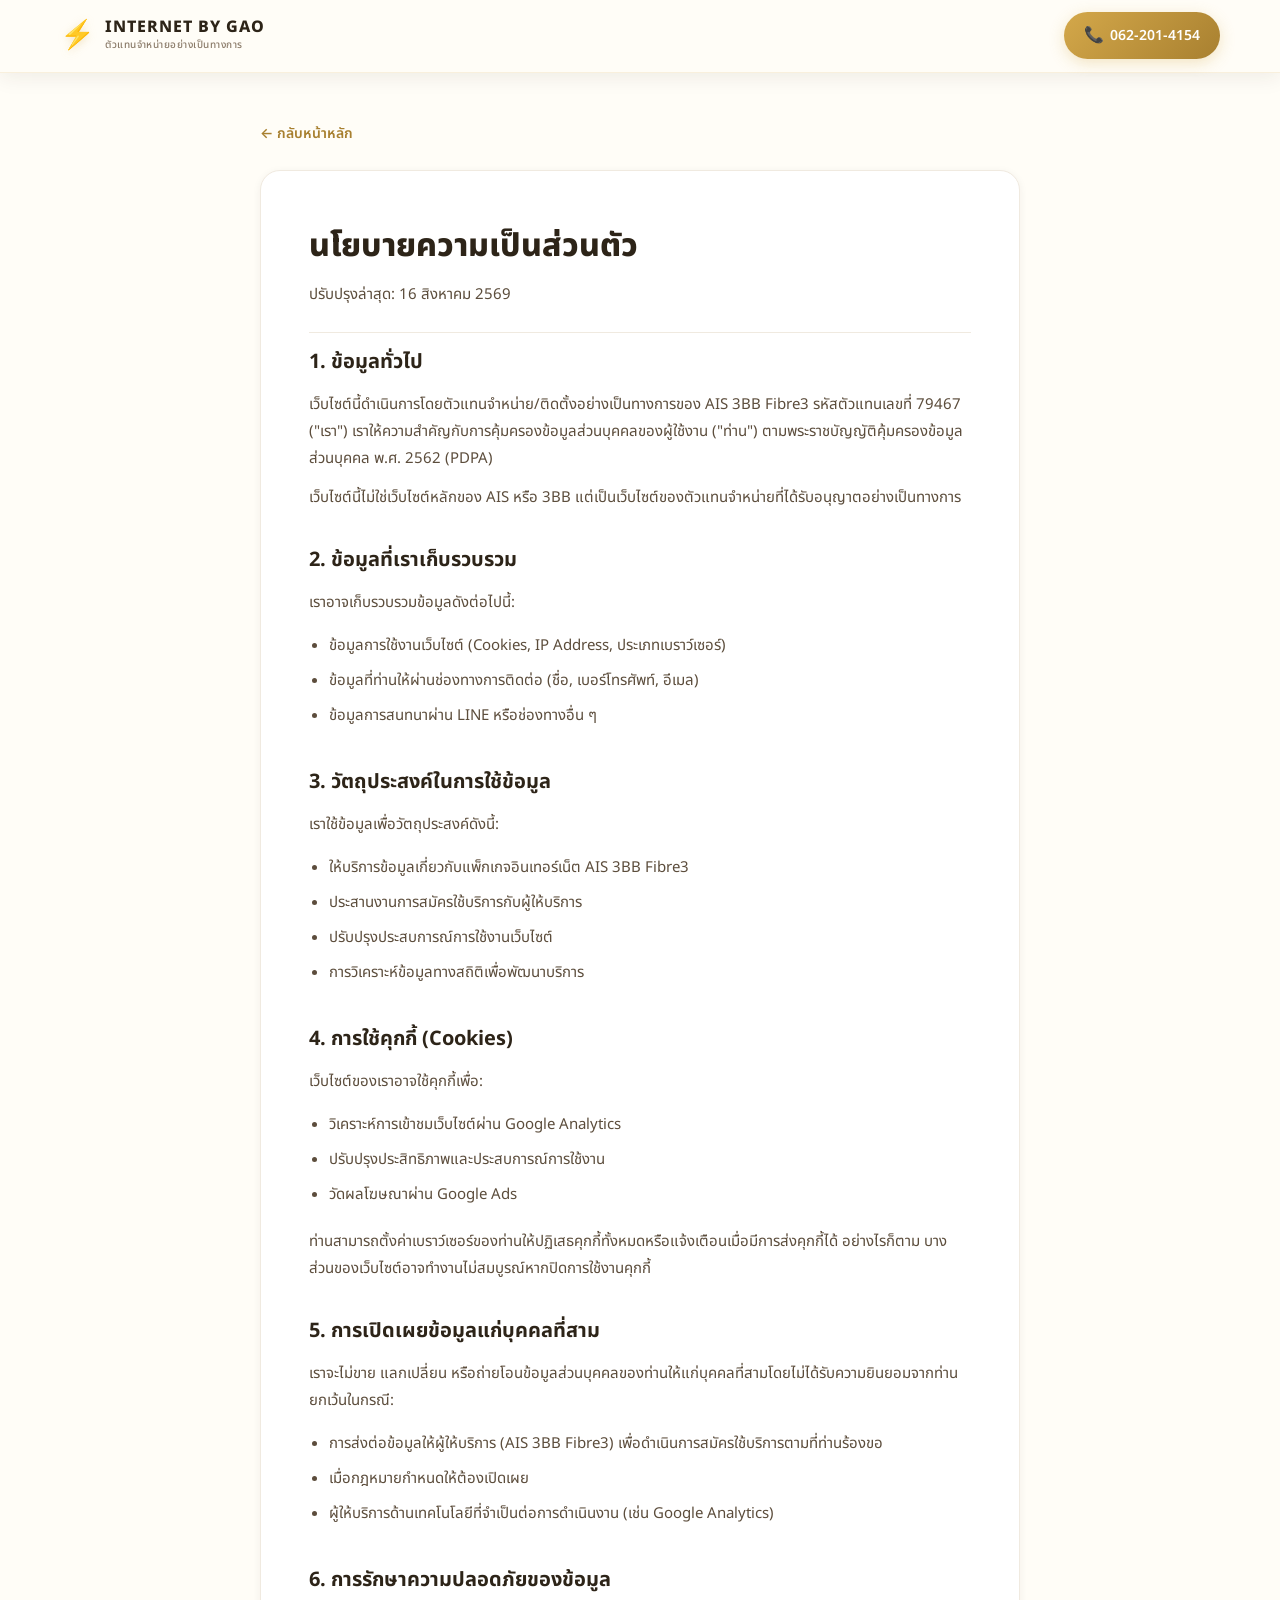
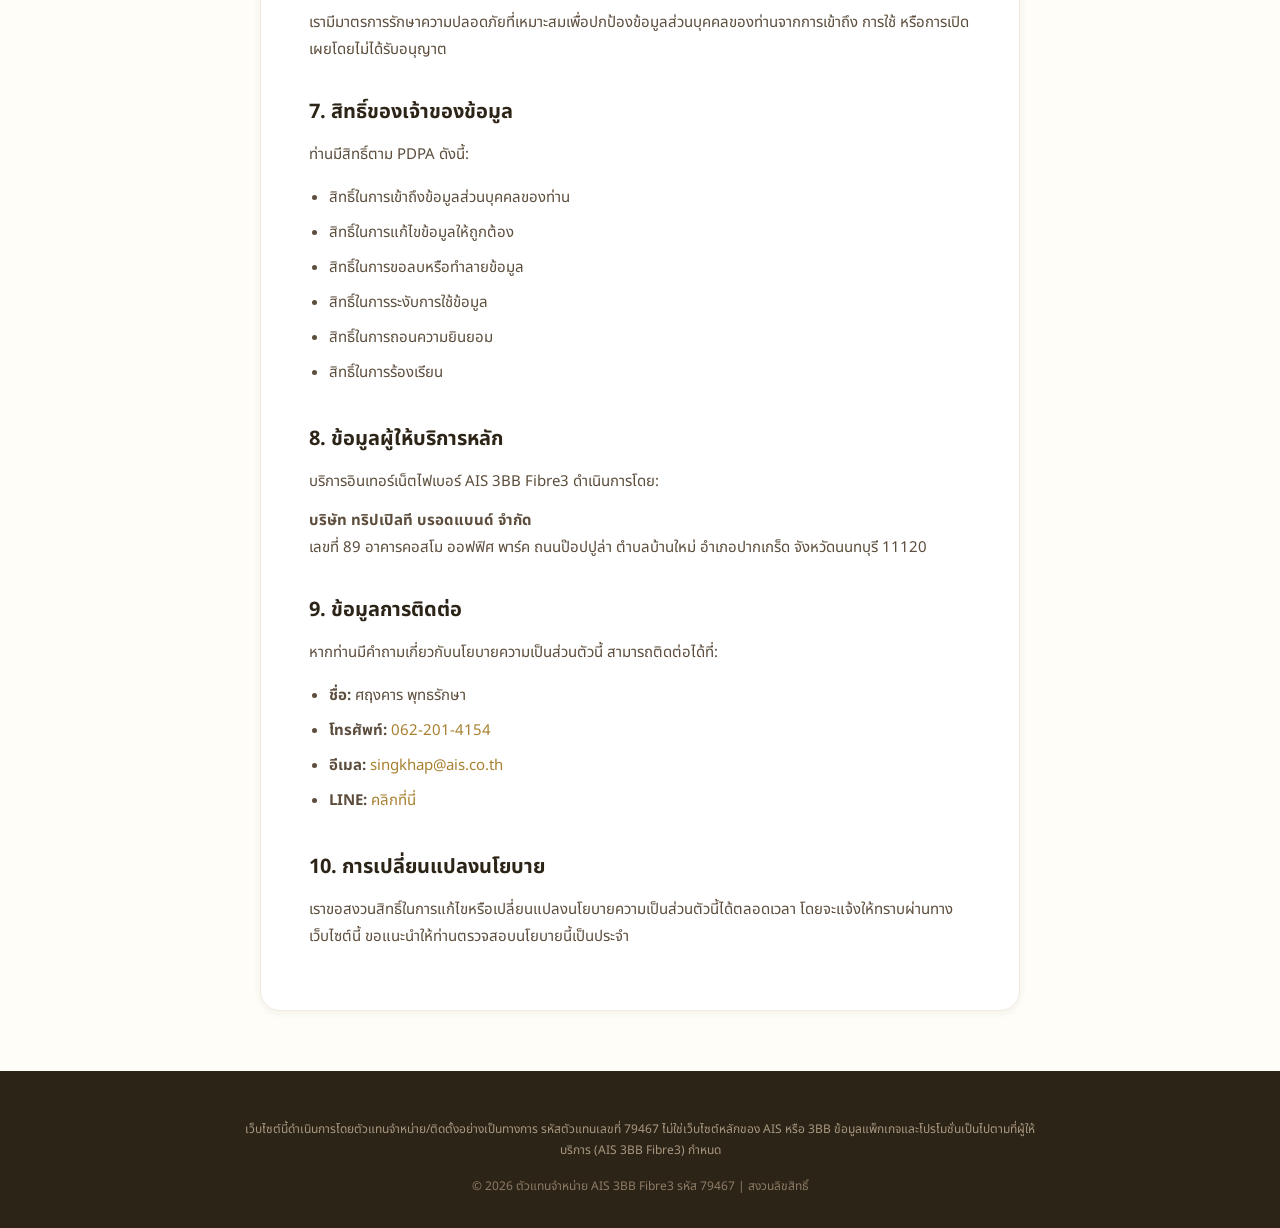
==== privacy-policy.html @ 080ad095 "Add files via upload" ====
<!DOCTYPE html>
<html lang="th">

<head>
  <meta charset="UTF-8">
  <meta name="viewport" content="width=device-width, initial-scale=1.0">
  <meta http-equiv="X-UA-Compatible" content="IE=edge">

  <title>นโยบายความเป็นส่วนตัว | ตัวแทนจำหน่าย AIS 3BB Fibre3 รหัส 79467</title>
  <meta name="description" content="นโยบายความเป็นส่วนตัวของเว็บไซต์ตัวแทนจำหน่าย AIS 3BB Fibre3 รหัสตัวแทน 79467">
  <meta name="robots" content="noindex, follow">

  <!-- Google Fonts -->
  <link rel="preconnect" href="https://fonts.googleapis.com">
  <link rel="preconnect" href="https://fonts.gstatic.com" crossorigin>
  <link href="https://fonts.googleapis.com/css2?family=Noto+Sans+Thai:wght@300;400;500;600;700;800&family=Inter:wght@300;400;500;600;700;800&display=swap" rel="stylesheet">

  <link rel="stylesheet" href="style.css">

  <link rel="icon" href="data:image/svg+xml,<svg xmlns='http://www.w3.org/2000/svg' viewBox='0 0 100 100'><text y='.9em' font-size='90'>🌐</text></svg>">

  <style>
    .policy-content {
      max-width: 800px;
      margin: 120px auto 60px;
      padding: 0 20px;
    }

    .policy-card {
      background: var(--white);
      border-radius: var(--radius-lg);
      padding: 48px;
      border: 1px solid var(--warm-200);
      box-shadow: var(--shadow-sm);
    }

    .policy-card h1 {
      font-size: 32px;
      font-weight: 800;
      color: var(--text-primary);
      margin-bottom: 8px;
    }

    .policy-date {
      font-size: 13px;
      color: var(--text-muted);
      margin-bottom: 32px;
      padding-bottom: 24px;
      border-bottom: 1px solid var(--warm-200);
    }

    .policy-card h2 {
      font-size: 20px;
      font-weight: 700;
      color: var(--text-primary);
      margin: 32px 0 12px;
    }

    .policy-card h2:first-of-type {
      margin-top: 0;
    }

    .policy-card p {
      font-size: 15px;
      color: var(--text-secondary);
      line-height: 1.8;
      margin-bottom: 12px;
    }

    .policy-card ul {
      margin: 12px 0 16px 20px;
    }

    .policy-card ul li {
      font-size: 15px;
      color: var(--text-secondary);
      line-height: 1.8;
      padding: 4px 0;
      list-style: disc;
    }

    .policy-back {
      display: inline-flex;
      align-items: center;
      gap: 8px;
      margin-bottom: 24px;
      font-size: 14px;
      font-weight: 600;
      color: var(--gold-600);
      transition: all var(--transition-fast);
    }

    .policy-back:hover {
      color: var(--gold-400);
      transform: translateX(-4px);
    }

    @media (max-width: 768px) {
      .policy-card {
        padding: 28px;
      }

      .policy-card h1 {
        font-size: 24px;
      }
    }
  </style>
</head>

<body>

  <!-- NAVBAR -->
  <nav class="navbar scrolled" id="navbar">
    <div class="container nav-container">
      <a href="index.html" class="nav-logo">
        <span class="logo-icon">⚡</span>
        <div class="logo-text">
          <span class="logo-main">INTERNET BY GAO</span>
          <span class="logo-sub">ตัวแทนจำหน่ายอย่างเป็นทางการ</span>
        </div>
      </a>
      <div class="nav-actions">
        <a href="tel:0622014154" class="btn btn-call">
          <span class="btn-icon">📞</span> 062-201-4154
        </a>
      </div>
    </div>
  </nav>

  <!-- POLICY CONTENT -->
  <div class="policy-content">
    <a href="index.html" class="policy-back">← กลับหน้าหลัก</a>

    <div class="policy-card">
      <h1>นโยบายความเป็นส่วนตัว</h1>
      <p class="policy-date">ปรับปรุงล่าสุด: 16 สิงหาคม 2569</p>

      <h2>1. ข้อมูลทั่วไป</h2>
      <p>เว็บไซต์นี้ดำเนินการโดยตัวแทนจำหน่าย/ติดตั้งอย่างเป็นทางการของ AIS 3BB Fibre3 รหัสตัวแทนเลขที่ 79467 ("เรา") เราให้ความสำคัญกับการคุ้มครองข้อมูลส่วนบุคคลของผู้ใช้งาน ("ท่าน") ตามพระราชบัญญัติคุ้มครองข้อมูลส่วนบุคคล พ.ศ. 2562 (PDPA)</p>
      <p>เว็บไซต์นี้ไม่ใช่เว็บไซต์หลักของ AIS หรือ 3BB แต่เป็นเว็บไซต์ของตัวแทนจำหน่ายที่ได้รับอนุญาตอย่างเป็นทางการ</p>

      <h2>2. ข้อมูลที่เราเก็บรวบรวม</h2>
      <p>เราอาจเก็บรวบรวมข้อมูลดังต่อไปนี้:</p>
      <ul>
        <li>ข้อมูลการใช้งานเว็บไซต์ (Cookies, IP Address, ประเภทเบราว์เซอร์)</li>
        <li>ข้อมูลที่ท่านให้ผ่านช่องทางการติดต่อ (ชื่อ, เบอร์โทรศัพท์, อีเมล)</li>
        <li>ข้อมูลการสนทนาผ่าน LINE หรือช่องทางอื่น ๆ</li>
      </ul>

      <h2>3. วัตถุประสงค์ในการใช้ข้อมูล</h2>
      <p>เราใช้ข้อมูลเพื่อวัตถุประสงค์ดังนี้:</p>
      <ul>
        <li>ให้บริการข้อมูลเกี่ยวกับแพ็กเกจอินเทอร์เน็ต AIS 3BB Fibre3</li>
        <li>ประสานงานการสมัครใช้บริการกับผู้ให้บริการ</li>
        <li>ปรับปรุงประสบการณ์การใช้งานเว็บไซต์</li>
        <li>การวิเคราะห์ข้อมูลทางสถิติเพื่อพัฒนาบริการ</li>
      </ul>

      <h2>4. การใช้คุกกี้ (Cookies)</h2>
      <p>เว็บไซต์ของเราอาจใช้คุกกี้เพื่อ:</p>
      <ul>
        <li>วิเคราะห์การเข้าชมเว็บไซต์ผ่าน Google Analytics</li>
        <li>ปรับปรุงประสิทธิภาพและประสบการณ์การใช้งาน</li>
        <li>วัดผลโฆษณาผ่าน Google Ads</li>
      </ul>
      <p>ท่านสามารถตั้งค่าเบราว์เซอร์ของท่านให้ปฏิเสธคุกกี้ทั้งหมดหรือแจ้งเตือนเมื่อมีการส่งคุกกี้ได้ อย่างไรก็ตาม บางส่วนของเว็บไซต์อาจทำงานไม่สมบูรณ์หากปิดการใช้งานคุกกี้</p>

      <h2>5. การเปิดเผยข้อมูลแก่บุคคลที่สาม</h2>
      <p>เราจะไม่ขาย แลกเปลี่ยน หรือถ่ายโอนข้อมูลส่วนบุคคลของท่านให้แก่บุคคลที่สามโดยไม่ได้รับความยินยอมจากท่าน ยกเว้นในกรณี:</p>
      <ul>
        <li>การส่งต่อข้อมูลให้ผู้ให้บริการ (AIS 3BB Fibre3) เพื่อดำเนินการสมัครใช้บริการตามที่ท่านร้องขอ</li>
        <li>เมื่อกฎหมายกำหนดให้ต้องเปิดเผย</li>
        <li>ผู้ให้บริการด้านเทคโนโลยีที่จำเป็นต่อการดำเนินงาน (เช่น Google Analytics)</li>
      </ul>

      <h2>6. การรักษาความปลอดภัยของข้อมูล</h2>
      <p>เรามีมาตรการรักษาความปลอดภัยที่เหมาะสมเพื่อปกป้องข้อมูลส่วนบุคคลของท่านจากการเข้าถึง การใช้ หรือการเปิดเผยโดยไม่ได้รับอนุญาต</p>

      <h2>7. สิทธิ์ของเจ้าของข้อมูล</h2>
      <p>ท่านมีสิทธิ์ตาม PDPA ดังนี้:</p>
      <ul>
        <li>สิทธิ์ในการเข้าถึงข้อมูลส่วนบุคคลของท่าน</li>
        <li>สิทธิ์ในการแก้ไขข้อมูลให้ถูกต้อง</li>
        <li>สิทธิ์ในการขอลบหรือทำลายข้อมูล</li>
        <li>สิทธิ์ในการระงับการใช้ข้อมูล</li>
        <li>สิทธิ์ในการถอนความยินยอม</li>
        <li>สิทธิ์ในการร้องเรียน</li>
      </ul>

      <h2>8. ข้อมูลผู้ให้บริการหลัก</h2>
      <p>บริการอินเทอร์เน็ตไฟเบอร์ AIS 3BB Fibre3 ดำเนินการโดย:</p>
      <p><strong>บริษัท ทริปเปิลที บรอดแบนด์ จำกัด</strong><br>
        เลขที่ 89 อาคารคอสโม ออฟฟิศ พาร์ค ถนนป๊อปปูล่า ตำบลบ้านใหม่ อำเภอปากเกร็ด จังหวัดนนทบุรี 11120</p>

      <h2>9. ข้อมูลการติดต่อ</h2>
      <p>หากท่านมีคำถามเกี่ยวกับนโยบายความเป็นส่วนตัวนี้ สามารถติดต่อได้ที่:</p>
      <ul>
        <li><strong>ชื่อ:</strong> ศฤงคาร พุทธรักษา</li>
        <li><strong>โทรศัพท์:</strong> <a href="tel:0622014154" style="color: var(--gold-600);">062-201-4154</a></li>
        <li><strong>อีเมล:</strong> <a href="mailto:singkhap@ais.co.th" style="color: var(--gold-600);">singkhap@ais.co.th</a></li>
        <li><strong>LINE:</strong> <a href="https://line.me/ti/p/fxpsLGpZHG" target="_blank" rel="noopener" style="color: var(--gold-600);">คลิกที่นี่</a></li>
      </ul>

      <h2>10. การเปลี่ยนแปลงนโยบาย</h2>
      <p>เราขอสงวนสิทธิ์ในการแก้ไขหรือเปลี่ยนแปลงนโยบายความเป็นส่วนตัวนี้ได้ตลอดเวลา โดยจะแจ้งให้ทราบผ่านทางเว็บไซต์นี้ ขอแนะนำให้ท่านตรวจสอบนโยบายนี้เป็นประจำ</p>
    </div>
  </div>

  <!-- FOOTER -->
  <footer class="footer">
    <div class="container">
      <div class="footer-bottom">
        <p class="footer-disclaimer">
          เว็บไซต์นี้ดำเนินการโดยตัวแทนจำหน่าย/ติดตั้งอย่างเป็นทางการ รหัสตัวแทนเลขที่ 79467 ไม่ใช่เว็บไซต์หลักของ AIS หรือ 3BB
          ข้อมูลแพ็กเกจและโปรโมชั่นเป็นไปตามที่ผู้ให้บริการ (AIS 3BB Fibre3) กำหนด
        </p>
        <p class="footer-copyright">
          &copy; 2026 ตัวแทนจำหน่าย AIS 3BB Fibre3 รหัส 79467 | สงวนลิขสิทธิ์
        </p>
      </div>
    </div>
  </footer>

</body>

</html>
---- style.css ----
/* ===================================
   INTERNET BY GAO - Premium Cream Theme
   Authorized AIS 3BB Fibre3 Dealer
   =================================== */

/* ===== CSS CUSTOM PROPERTIES ===== */
:root {
  /* Cream-White Palette */
  --cream-50: #FFFDF7;
  --cream-100: #FFF9EC;
  --cream-200: #FFF3D6;
  --cream-300: #FFEAB8;
  --cream-400: #FFE09A;
  --cream-500: #F5D68B;
  --cream-600: #D4A84A;

  /* Warm Neutral */
  --warm-50: #FDFBF7;
  --warm-100: #F8F4EE;
  --warm-200: #F0EAE0;
  --warm-300: #E0D6C8;
  --warm-400: #C4B5A0;
  --warm-500: #A89880;
  --warm-600: #8C7C66;

  /* Accent - Warm Gold */
  --gold-400: #D4A84A;
  --gold-500: #C49A3C;
  --gold-600: #A88030;

  /* Text */
  --text-primary: #2D2418;
  --text-secondary: #5C4D3C;
  --text-muted: #8A7A68;
  --text-light: #B8A890;

  /* Functional */
  --white: #FFFFFF;
  --success: #4CAF50;
  --hot-red: #E85D3A;
  --best-green: #2E8B57;
  --line-green: #06C755;
  --fb-blue: #1877F2;
  --netflix-red: #E50914;

  /* Shadows */
  --shadow-sm: 0 2px 8px rgba(45, 36, 24, 0.06);
  --shadow-md: 0 4px 20px rgba(45, 36, 24, 0.08);
  --shadow-lg: 0 8px 40px rgba(45, 36, 24, 0.12);
  --shadow-xl: 0 16px 60px rgba(45, 36, 24, 0.16);
  --shadow-glow: 0 0 30px rgba(212, 168, 74, 0.2);

  /* Radius */
  --radius-sm: 8px;
  --radius-md: 12px;
  --radius-lg: 20px;
  --radius-xl: 28px;
  --radius-full: 9999px;

  /* Transitions */
  --ease-out: cubic-bezier(0.16, 1, 0.3, 1);
  --transition-fast: 0.2s var(--ease-out);
  --transition-medium: 0.4s var(--ease-out);
  --transition-slow: 0.6s var(--ease-out);

  /* Font */
  --font-main: 'Noto Sans Thai', 'Inter', -apple-system, BlinkMacSystemFont, sans-serif;
}

/* ===== RESET & BASE ===== */
*,
*::before,
*::after {
  margin: 0;
  padding: 0;
  box-sizing: border-box;
}

html {
  scroll-behavior: smooth;
  scroll-padding-top: 80px;
}

body {
  font-family: var(--font-main);
  background-color: var(--cream-50);
  color: var(--text-primary);
  line-height: 1.7;
  overflow-x: hidden;
  -webkit-font-smoothing: antialiased;
  -moz-osx-font-smoothing: grayscale;
}

a {
  text-decoration: none;
  color: inherit;
}

ul {
  list-style: none;
}

img {
  max-width: 100%;
  display: block;
}

/* ===== CONTAINER ===== */
.container {
  max-width: 1200px;
  margin: 0 auto;
  padding: 0 20px;
}

/* ===== NAVBAR ===== */
.navbar {
  position: fixed;
  top: 0;
  left: 0;
  right: 0;
  z-index: 1000;
  background: rgba(255, 253, 247, 0.85);
  backdrop-filter: blur(20px);
  -webkit-backdrop-filter: blur(20px);
  border-bottom: 1px solid rgba(212, 168, 74, 0.15);
  transition: all var(--transition-medium);
}

.navbar.scrolled {
  background: rgba(255, 253, 247, 0.95);
  box-shadow: var(--shadow-md);
}

.nav-container {
  display: flex;
  align-items: center;
  justify-content: space-between;
  padding: 12px 20px;
  max-width: 1200px;
  margin: 0 auto;
}

.nav-logo {
  display: flex;
  align-items: center;
  gap: 10px;
}

.logo-icon {
  font-size: 28px;
  filter: drop-shadow(0 2px 4px rgba(212, 168, 74, 0.3));
}

.logo-text {
  display: flex;
  flex-direction: column;
}

.logo-main {
  font-size: 16px;
  font-weight: 800;
  letter-spacing: 1px;
  color: var(--text-primary);
  line-height: 1.2;
}

.logo-sub {
  font-size: 10px;
  font-weight: 500;
  color: var(--text-muted);
  letter-spacing: 0.5px;
}

.nav-links {
  display: flex;
  gap: 8px;
}

.nav-link {
  padding: 8px 16px;
  font-size: 14px;
  font-weight: 500;
  color: var(--text-secondary);
  border-radius: var(--radius-full);
  transition: all var(--transition-fast);
  position: relative;
}

.nav-link:hover {
  color: var(--gold-500);
  background: rgba(212, 168, 74, 0.1);
}

.nav-actions {
  display: flex;
  align-items: center;
  gap: 12px;
}

.btn-call {
  display: flex;
  align-items: center;
  gap: 6px;
  padding: 10px 20px;
  background: linear-gradient(135deg, var(--gold-400), var(--gold-600));
  color: var(--white);
  border-radius: var(--radius-full);
  font-size: 14px;
  font-weight: 600;
  transition: all var(--transition-fast);
  box-shadow: 0 4px 15px rgba(212, 168, 74, 0.3);
}

.btn-call:hover {
  transform: translateY(-2px);
  box-shadow: 0 6px 20px rgba(212, 168, 74, 0.4);
}

.btn-icon {
  font-size: 16px;
}

.hamburger {
  display: none;
  flex-direction: column;
  gap: 5px;
  background: none;
  border: none;
  cursor: pointer;
  padding: 8px;
  z-index: 1001;
}

.hamburger span {
  display: block;
  width: 24px;
  height: 2px;
  background: var(--text-primary);
  border-radius: 2px;
  transition: all var(--transition-fast);
}

.hamburger.active span:nth-child(1) {
  transform: rotate(45deg) translate(5px, 5px);
}

.hamburger.active span:nth-child(2) {
  opacity: 0;
}

.hamburger.active span:nth-child(3) {
  transform: rotate(-45deg) translate(5px, -5px);
}

/* Mobile Menu */
.mobile-menu {
  display: none;
  position: fixed;
  top: 0;
  left: 0;
  right: 0;
  bottom: 0;
  background: rgba(255, 253, 247, 0.98);
  backdrop-filter: blur(20px);
  z-index: 999;
  flex-direction: column;
  align-items: center;
  justify-content: center;
  gap: 16px;
  opacity: 0;
  pointer-events: none;
  transition: opacity var(--transition-medium);
}

.mobile-menu.active {
  opacity: 1;
  pointer-events: all;
}

.mobile-link {
  font-size: 20px;
  font-weight: 600;
  color: var(--text-primary);
  padding: 12px 24px;
  border-radius: var(--radius-md);
  transition: all var(--transition-fast);
}

.mobile-link:hover {
  color: var(--gold-500);
  background: rgba(212, 168, 74, 0.1);
}

.mobile-contact {
  display: flex;
  flex-direction: column;
  gap: 12px;
  margin-top: 24px;
}

.btn-call-mobile,
.btn-line-mobile {
  padding: 14px 32px;
  border-radius: var(--radius-full);
  font-size: 16px;
  font-weight: 600;
  text-align: center;
  transition: all var(--transition-fast);
}

.btn-call-mobile {
  background: linear-gradient(135deg, var(--gold-400), var(--gold-600));
  color: var(--white);
}

.btn-line-mobile {
  background: var(--line-green);
  color: var(--white);
}

/* ===== HERO SECTION ===== */
.hero {
  position: relative;
  min-height: 100vh;
  display: flex;
  align-items: center;
  justify-content: center;
  padding: 120px 20px 80px;
  overflow: hidden;
  background: linear-gradient(180deg,
      var(--cream-100) 0%,
      var(--cream-50) 50%,
      var(--warm-100) 100%);
}

.hero-bg-shapes {
  position: absolute;
  inset: 0;
  pointer-events: none;
  overflow: hidden;
}

.shape {
  position: absolute;
  border-radius: 50%;
  filter: blur(80px);
  opacity: 0.4;
  animation: float 20s ease-in-out infinite;
}

.shape-1 {
  width: 600px;
  height: 600px;
  background: radial-gradient(circle, rgba(212, 168, 74, 0.25), transparent 70%);
  top: -200px;
  right: -200px;
  animation-delay: 0s;
}

.shape-2 {
  width: 400px;
  height: 400px;
  background: radial-gradient(circle, rgba(245, 214, 139, 0.3), transparent 70%);
  bottom: -100px;
  left: -100px;
  animation-delay: -7s;
}

.shape-3 {
  width: 300px;
  height: 300px;
  background: radial-gradient(circle, rgba(196, 154, 60, 0.15), transparent 70%);
  top: 40%;
  left: 50%;
  animation-delay: -14s;
}

@keyframes float {

  0%,
  100% {
    transform: translate(0, 0) scale(1);
  }

  33% {
    transform: translate(30px, -30px) scale(1.05);
  }

  66% {
    transform: translate(-20px, 20px) scale(0.95);
  }
}

.hero-content {
  text-align: center;
  position: relative;
  z-index: 1;
}

.hero-badge {
  display: inline-flex;
  align-items: center;
  gap: 8px;
  padding: 8px 20px;
  background: rgba(212, 168, 74, 0.12);
  border: 1px solid rgba(212, 168, 74, 0.25);
  border-radius: var(--radius-full);
  font-size: 13px;
  font-weight: 500;
  color: var(--gold-600);
  margin-bottom: 28px;
  animation: fadeInUp 0.8s var(--ease-out) both;
}

.badge-dot {
  width: 8px;
  height: 8px;
  background: var(--gold-500);
  border-radius: 50%;
  animation: pulse 2s ease-in-out infinite;
}

@keyframes pulse {

  0%,
  100% {
    opacity: 1;
    transform: scale(1);
  }

  50% {
    opacity: 0.5;
    transform: scale(1.3);
  }
}

.hero-title {
  font-size: clamp(36px, 6vw, 64px);
  font-weight: 800;
  line-height: 1.15;
  margin-bottom: 24px;
  color: var(--text-primary);
  animation: fadeInUp 0.8s var(--ease-out) 0.1s both;
}

.hero-highlight {
  background: linear-gradient(135deg, var(--gold-400), var(--gold-600));
  -webkit-background-clip: text;
  -webkit-text-fill-color: transparent;
  background-clip: text;
}

.hero-desc {
  font-size: clamp(16px, 2vw, 20px);
  color: var(--text-secondary);
  max-width: 600px;
  margin: 0 auto 40px;
  animation: fadeInUp 0.8s var(--ease-out) 0.2s both;
}

.hero-stats {
  display: flex;
  align-items: center;
  justify-content: center;
  gap: 32px;
  margin-bottom: 40px;
  animation: fadeInUp 0.8s var(--ease-out) 0.3s both;
}

.stat-item {
  text-align: center;
}

.stat-number {
  display: block;
  font-size: clamp(28px, 4vw, 40px);
  font-weight: 800;
  color: var(--gold-500);
  line-height: 1.1;
}

.stat-label {
  font-size: 13px;
  color: var(--text-muted);
  font-weight: 500;
}

.stat-divider {
  width: 1px;
  height: 48px;
  background: var(--warm-300);
}

.hero-cta {
  display: flex;
  align-items: center;
  justify-content: center;
  gap: 16px;
  flex-wrap: wrap;
  margin-bottom: 24px;
  animation: fadeInUp 0.8s var(--ease-out) 0.4s both;
}

.btn-primary-lg {
  display: inline-flex;
  align-items: center;
  gap: 8px;
  padding: 16px 36px;
  background: linear-gradient(135deg, var(--line-green), #05B04A);
  color: var(--white);
  border-radius: var(--radius-full);
  font-size: 17px;
  font-weight: 700;
  transition: all var(--transition-fast);
  box-shadow: 0 6px 20px rgba(6, 199, 85, 0.3);
}

.btn-primary-lg:hover {
  transform: translateY(-3px);
  box-shadow: 0 10px 30px rgba(6, 199, 85, 0.4);
}

.btn-outline-lg {
  display: inline-flex;
  align-items: center;
  gap: 8px;
  padding: 16px 36px;
  background: transparent;
  color: var(--text-primary);
  border: 2px solid var(--warm-300);
  border-radius: var(--radius-full);
  font-size: 17px;
  font-weight: 600;
  transition: all var(--transition-fast);
}

.btn-outline-lg:hover {
  border-color: var(--gold-400);
  background: rgba(212, 168, 74, 0.08);
  transform: translateY(-3px);
}

.hero-disclaimer {
  font-size: 12px;
  color: var(--text-light);
  animation: fadeInUp 0.8s var(--ease-out) 0.5s both;
}

@keyframes fadeInUp {
  from {
    opacity: 0;
    transform: translateY(30px);
  }

  to {
    opacity: 1;
    transform: translateY(0);
  }
}

/* ===== TRUST SECTION ===== */
.trust-section {
  padding: 60px 20px;
  background: var(--white);
  border-top: 1px solid var(--warm-200);
  border-bottom: 1px solid var(--warm-200);
}

.trust-grid {
  display: grid;
  grid-template-columns: repeat(4, 1fr);
  gap: 24px;
}

.trust-item {
  text-align: center;
  padding: 32px 20px;
  border-radius: var(--radius-lg);
  transition: all var(--transition-medium);
}

.trust-item:hover {
  background: var(--cream-100);
  transform: translateY(-4px);
}

.trust-icon {
  font-size: 40px;
  margin-bottom: 16px;
  filter: drop-shadow(0 4px 8px rgba(212, 168, 74, 0.2));
}

.trust-item h3 {
  font-size: 16px;
  font-weight: 700;
  margin-bottom: 8px;
  color: var(--text-primary);
}

.trust-item p {
  font-size: 13px;
  color: var(--text-muted);
  line-height: 1.6;
}

/* ===== SECTION COMMON ===== */
.section {
  padding: 80px 20px;
}

.section-alt {
  background: var(--warm-100);
}

.section-header {
  text-align: center;
  margin-bottom: 48px;
}

.section-tag {
  display: inline-block;
  padding: 6px 18px;
  background: linear-gradient(135deg, rgba(212, 168, 74, 0.15), rgba(196, 154, 60, 0.1));
  border: 1px solid rgba(212, 168, 74, 0.2);
  border-radius: var(--radius-full);
  font-size: 13px;
  font-weight: 600;
  color: var(--gold-600);
  letter-spacing: 0.5px;
  margin-bottom: 16px;
  text-transform: uppercase;
}

.tag-netflix {
  background: linear-gradient(135deg, rgba(229, 9, 20, 0.1), rgba(229, 9, 20, 0.05));
  border-color: rgba(229, 9, 20, 0.2);
  color: var(--netflix-red);
}

.section-title {
  font-size: clamp(28px, 4vw, 40px);
  font-weight: 800;
  color: var(--text-primary);
  margin-bottom: 12px;
  line-height: 1.2;
}

.section-desc {
  font-size: 16px;
  color: var(--text-muted);
  max-width: 560px;
  margin: 0 auto;
}

/* ===== PACKAGE CARDS ===== */
.packages-grid {
  display: grid;
  grid-template-columns: repeat(auto-fill, minmax(320px, 1fr));
  gap: 24px;
}

.package-card {
  background: var(--white);
  border-radius: var(--radius-lg);
  overflow: hidden;
  border: 1px solid var(--warm-200);
  transition: all var(--transition-medium);
  position: relative;
}

.package-card:hover {
  transform: translateY(-6px);
  box-shadow: var(--shadow-lg);
  border-color: var(--gold-400);
}

/* Card Badges */
.card-badge {
  position: absolute;
  top: 16px;
  right: 16px;
  padding: 6px 14px;
  border-radius: var(--radius-full);
  font-size: 12px;
  font-weight: 700;
  z-index: 2;
  background: var(--hot-red);
  color: var(--white);
  box-shadow: 0 4px 12px rgba(232, 93, 58, 0.3);
}

.badge-best {
  background: var(--best-green);
  box-shadow: 0 4px 12px rgba(46, 139, 87, 0.3);
}

/* Card Hot */
.card-hot {
  border-color: rgba(232, 93, 58, 0.3);
}

.card-hot:hover {
  border-color: var(--hot-red);
  box-shadow: 0 8px 40px rgba(232, 93, 58, 0.15);
}

/* Card Best */
.card-best {
  border-color: rgba(46, 139, 87, 0.3);
}

.card-best:hover {
  border-color: var(--best-green);
  box-shadow: 0 8px 40px rgba(46, 139, 87, 0.15);
}

.card-header {
  padding: 28px 28px 20px;
  text-align: center;
  border-bottom: 1px solid var(--warm-200);
  background: linear-gradient(180deg, var(--cream-100), var(--white));
}

.speed-badge {
  display: inline-block;
  padding: 4px 14px;
  background: rgba(212, 168, 74, 0.12);
  border: 1px solid rgba(212, 168, 74, 0.2);
  border-radius: var(--radius-full);
  font-size: 12px;
  font-weight: 700;
  color: var(--gold-600);
  letter-spacing: 0.5px;
  margin-bottom: 12px;
}

.speed-fast {
  background: rgba(46, 139, 87, 0.1);
  border-color: rgba(46, 139, 87, 0.2);
  color: var(--best-green);
}

.speed-ultra {
  background: rgba(148, 103, 189, 0.1);
  border-color: rgba(148, 103, 189, 0.2);
  color: #7B4BB3;
}

.price-block {
  margin-bottom: 4px;
}

.price-amount {
  font-size: 48px;
  font-weight: 800;
  color: var(--text-primary);
  line-height: 1;
}

.price-unit {
  font-size: 16px;
  font-weight: 500;
  color: var(--text-muted);
  margin-left: 4px;
}

.price-vat {
  font-size: 12px;
  color: var(--text-light);
}

.card-body {
  padding: 24px 28px 28px;
}

.feature-list {
  margin-bottom: 24px;
}

.feature-list li {
  display: flex;
  align-items: flex-start;
  gap: 10px;
  padding: 6px 0;
  font-size: 14px;
  color: var(--text-secondary);
}

.check {
  color: var(--success);
  font-weight: 700;
  flex-shrink: 0;
  margin-top: 1px;
}

/* Buttons */
.btn {
  display: inline-flex;
  align-items: center;
  justify-content: center;
  border: none;
  cursor: pointer;
  font-family: var(--font-main);
  transition: all var(--transition-fast);
}

.btn-card {
  width: 100%;
  padding: 14px;
  border-radius: var(--radius-md);
  font-size: 15px;
  font-weight: 700;
  background: linear-gradient(135deg, var(--gold-400), var(--gold-600));
  color: var(--white);
  box-shadow: 0 4px 15px rgba(212, 168, 74, 0.3);
}

.btn-card:hover {
  transform: translateY(-2px);
  box-shadow: 0 6px 20px rgba(212, 168, 74, 0.4);
}

.btn-hot {
  background: linear-gradient(135deg, var(--hot-red), #D14A2B);
  box-shadow: 0 4px 15px rgba(232, 93, 58, 0.3);
}

.btn-hot:hover {
  box-shadow: 0 6px 20px rgba(232, 93, 58, 0.4);
}

.btn-best {
  background: linear-gradient(135deg, var(--best-green), #237847);
  box-shadow: 0 4px 15px rgba(46, 139, 87, 0.3);
}

.btn-best:hover {
  box-shadow: 0 6px 20px rgba(46, 139, 87, 0.4);
}

/* CCTV Badge */
.cctv-badge {
  font-size: 18px;
  font-weight: 700;
  color: var(--text-primary);
  margin-bottom: 8px;
}

/* Entertainment Badge */
.ent-badge {
  font-size: 16px;
  font-weight: 700;
  color: var(--text-primary);
  margin-bottom: 8px;
}

/* Netflix Badge */
.netflix-badge {
  font-size: 15px;
  font-weight: 700;
  color: var(--netflix-red);
  margin-bottom: 8px;
}

.card-netflix {
  border-color: rgba(229, 9, 20, 0.15);
}

.card-netflix:hover {
  border-color: rgba(229, 9, 20, 0.3);
}

.card-netflix .card-header {
  background: linear-gradient(180deg, #FFF5F5, var(--white));
}

/* ===== FIBRELAN SECTION ===== */
.fibrelan-group {
  margin-bottom: 48px;
}

.fibrelan-group:last-child {
  margin-bottom: 0;
}

.fibrelan-title {
  display: flex;
  align-items: center;
  gap: 12px;
  flex-wrap: wrap;
  font-size: 22px;
  font-weight: 700;
  color: var(--text-primary);
  margin-bottom: 24px;
  padding-bottom: 16px;
  border-bottom: 2px solid var(--warm-200);
}

.fibrelan-icon {
  font-size: 28px;
}

.fibrelan-speed {
  font-size: 13px;
  font-weight: 600;
  color: var(--gold-600);
  padding: 4px 14px;
  background: rgba(212, 168, 74, 0.12);
  border-radius: var(--radius-full);
  border: 1px solid rgba(212, 168, 74, 0.2);
}

.speed-ultra-text {
  background: rgba(148, 103, 189, 0.1);
  border-color: rgba(148, 103, 189, 0.2);
  color: #7B4BB3;
}

.fibrelan-grid {
  display: grid;
  grid-template-columns: repeat(4, 1fr);
  gap: 20px;
}

.fibrelan-card {
  background: var(--white);
  border: 1px solid var(--warm-200);
  border-radius: var(--radius-lg);
  padding: 32px 20px;
  text-align: center;
  transition: all var(--transition-medium);
}

.fibrelan-card:hover {
  transform: translateY(-6px);
  box-shadow: var(--shadow-lg);
  border-color: var(--gold-400);
}

.fibrelan-card-max {
  border-color: rgba(148, 103, 189, 0.2);
  background: linear-gradient(180deg, #FAF8FF, var(--white));
}

.fibrelan-card-max:hover {
  border-color: #7B4BB3;
  box-shadow: 0 8px 40px rgba(148, 103, 189, 0.15);
}

.room-count {
  font-size: 56px;
  font-weight: 800;
  color: var(--gold-500);
  line-height: 1;
  margin-bottom: 8px;
}

.fibrelan-card-max .room-count {
  color: #7B4BB3;
}

.room-count span {
  font-size: 16px;
  font-weight: 500;
  color: var(--text-muted);
}

.fibrelan-price {
  font-size: 14px;
  color: var(--text-muted);
  margin-bottom: 20px;
}

.fibrelan-price span {
  font-size: 28px;
  font-weight: 800;
  color: var(--text-primary);
}

.btn-fibrelan {
  padding: 12px 28px;
  border-radius: var(--radius-full);
  font-size: 14px;
  font-weight: 700;
  background: linear-gradient(135deg, var(--gold-400), var(--gold-600));
  color: var(--white);
  box-shadow: 0 4px 15px rgba(212, 168, 74, 0.3);
}

.btn-fibrelan:hover {
  transform: translateY(-2px);
  box-shadow: 0 6px 20px rgba(212, 168, 74, 0.4);
}

.btn-fibrelan-max {
  padding: 12px 28px;
  border-radius: var(--radius-full);
  font-size: 14px;
  font-weight: 700;
  background: linear-gradient(135deg, #9467BD, #7B4BB3);
  color: var(--white);
  box-shadow: 0 4px 15px rgba(148, 103, 189, 0.3);
}

.btn-fibrelan-max:hover {
  transform: translateY(-2px);
  box-shadow: 0 6px 20px rgba(148, 103, 189, 0.4);
}

/* ===== TERMS SECTION ===== */
.section-terms {
  background: var(--warm-100);
}

.terms-card {
  background: var(--white);
  border-radius: var(--radius-lg);
  padding: 40px;
  border: 1px solid var(--warm-200);
  max-width: 800px;
  margin: 0 auto;
}

.terms-list li {
  position: relative;
  padding: 8px 0 8px 20px;
  font-size: 14px;
  color: var(--text-secondary);
  line-height: 1.8;
}

.terms-list li::before {
  content: '•';
  position: absolute;
  left: 0;
  color: var(--gold-500);
  font-weight: 700;
}

/* ===== CONTACT SECTION ===== */
.section-contact {
  background: linear-gradient(180deg, var(--cream-50), var(--cream-100));
}

.contact-grid {
  display: grid;
  grid-template-columns: 1fr 1fr;
  gap: 32px;
}

.contact-card {
  background: var(--white);
  border-radius: var(--radius-lg);
  padding: 36px;
  border: 1px solid var(--warm-200);
  transition: all var(--transition-medium);
}

.contact-card:hover {
  box-shadow: var(--shadow-lg);
}

.contact-card h3 {
  font-size: 20px;
  font-weight: 700;
  color: var(--text-primary);
  margin-bottom: 24px;
  padding-bottom: 16px;
  border-bottom: 2px solid var(--cream-300);
}

.contact-info-block {
  margin-bottom: 28px;
}

.contact-row {
  display: flex;
  align-items: flex-start;
  gap: 14px;
  padding: 10px 0;
}

.contact-icon {
  font-size: 20px;
  flex-shrink: 0;
  margin-top: 2px;
}

.contact-label {
  display: block;
  font-size: 12px;
  color: var(--text-light);
  font-weight: 500;
  text-transform: uppercase;
  letter-spacing: 0.5px;
}

.contact-value {
  display: block;
  font-size: 16px;
  font-weight: 600;
  color: var(--text-primary);
}

.contact-link {
  color: var(--gold-600);
  transition: color var(--transition-fast);
}

.contact-link:hover {
  color: var(--gold-400);
}

.contact-buttons {
  display: flex;
  flex-direction: column;
  gap: 12px;
}

.btn-contact-call {
  padding: 14px;
  border-radius: var(--radius-md);
  font-size: 15px;
  font-weight: 700;
  text-align: center;
  background: linear-gradient(135deg, var(--gold-400), var(--gold-600));
  color: var(--white);
  box-shadow: 0 4px 15px rgba(212, 168, 74, 0.3);
}

.btn-contact-call:hover {
  transform: translateY(-2px);
  box-shadow: 0 6px 20px rgba(212, 168, 74, 0.4);
}

.btn-contact-line {
  padding: 14px;
  border-radius: var(--radius-md);
  font-size: 15px;
  font-weight: 700;
  text-align: center;
  background: var(--line-green);
  color: var(--white);
  box-shadow: 0 4px 15px rgba(6, 199, 85, 0.3);
}

.btn-contact-line:hover {
  transform: translateY(-2px);
  box-shadow: 0 6px 20px rgba(6, 199, 85, 0.4);
}

.btn-contact-fb {
  padding: 14px;
  border-radius: var(--radius-md);
  font-size: 15px;
  font-weight: 700;
  text-align: center;
  background: var(--fb-blue);
  color: var(--white);
  box-shadow: 0 4px 15px rgba(24, 119, 242, 0.3);
}

.btn-contact-fb:hover {
  transform: translateY(-2px);
  box-shadow: 0 6px 20px rgba(24, 119, 242, 0.4);
}

.provider-info {
  margin-bottom: 24px;
}

.provider-name {
  font-size: 18px;
  font-weight: 700;
  color: var(--gold-600);
  margin-bottom: 4px;
}

.provider-company {
  font-size: 16px;
  font-weight: 600;
  color: var(--text-primary);
  margin-bottom: 12px;
}

.provider-address {
  font-size: 14px;
  color: var(--text-muted);
  line-height: 1.8;
}

.disclaimer-box {
  background: var(--cream-100);
  border: 1px solid var(--cream-300);
  border-radius: var(--radius-md);
  padding: 20px;
}

.disclaimer-box p {
  font-size: 13px;
  color: var(--text-muted);
  line-height: 1.7;
}

/* ===== FOOTER ===== */
.footer {
  background: var(--text-primary);
  color: var(--warm-400);
  padding: 48px 20px 32px;
}

.footer-top {
  display: flex;
  align-items: flex-start;
  justify-content: space-between;
  gap: 32px;
  padding-bottom: 32px;
  border-bottom: 1px solid rgba(255, 255, 255, 0.1);
  margin-bottom: 24px;
}

.footer-brand {
  display: flex;
  align-items: center;
  gap: 12px;
}

.footer-brand .logo-icon {
  font-size: 32px;
}

.footer-brand-name {
  display: block;
  font-size: 16px;
  font-weight: 700;
  color: var(--cream-300);
  letter-spacing: 1px;
}

.footer-brand-sub {
  display: block;
  font-size: 12px;
  color: var(--warm-500);
}

.footer-links {
  display: flex;
  flex-wrap: wrap;
  gap: 16px;
}

.footer-links a {
  font-size: 13px;
  color: var(--warm-400);
  transition: color var(--transition-fast);
}

.footer-links a:hover {
  color: var(--cream-300);
}

.footer-bottom {
  text-align: center;
}

.footer-disclaimer {
  font-size: 12px;
  color: var(--warm-500);
  line-height: 1.7;
  max-width: 800px;
  margin: 0 auto 16px;
}

.footer-copyright {
  font-size: 12px;
  color: var(--warm-600);
}

/* ===== FLOATING CTA ===== */
.floating-cta {
  position: fixed;
  bottom: 24px;
  right: 24px;
  display: flex;
  flex-direction: column;
  gap: 12px;
  z-index: 900;
}

.float-btn {
  width: 56px;
  height: 56px;
  border-radius: 50%;
  display: flex;
  align-items: center;
  justify-content: center;
  font-size: 24px;
  transition: all var(--transition-fast);
  box-shadow: var(--shadow-lg);
}

.float-call {
  background: linear-gradient(135deg, var(--gold-400), var(--gold-600));
  animation: floatBounce 3s ease-in-out infinite;
}

.float-line {
  background: var(--line-green);
  animation: floatBounce 3s ease-in-out 0.5s infinite;
}

.float-btn:hover {
  transform: scale(1.15);
}

@keyframes floatBounce {

  0%,
  100% {
    transform: translateY(0);
  }

  50% {
    transform: translateY(-6px);
  }
}

/* ===== BACK TO TOP ===== */
.back-to-top {
  position: fixed;
  bottom: 24px;
  left: 24px;
  width: 44px;
  height: 44px;
  border-radius: 50%;
  background: var(--white);
  border: 1px solid var(--warm-300);
  color: var(--text-primary);
  font-size: 18px;
  cursor: pointer;
  opacity: 0;
  pointer-events: none;
  transition: all var(--transition-fast);
  box-shadow: var(--shadow-sm);
  z-index: 900;
  font-family: var(--font-main);
}

.back-to-top.visible {
  opacity: 1;
  pointer-events: all;
}

.back-to-top:hover {
  background: var(--gold-400);
  color: var(--white);
  border-color: var(--gold-400);
  transform: translateY(-3px);
}

/* ===== SCROLL ANIMATIONS ===== */
.animate-on-scroll {
  opacity: 0;
  transform: translateY(40px);
  transition: all 0.7s var(--ease-out);
}

.animate-on-scroll.visible {
  opacity: 1;
  transform: translateY(0);
}

/* ===== RESPONSIVE ===== */
@media (max-width: 1024px) {
  .nav-links {
    display: none;
  }

  .hamburger {
    display: flex;
  }

  .mobile-menu {
    display: flex;
  }

  .trust-grid {
    grid-template-columns: repeat(2, 1fr);
  }

  .fibrelan-grid {
    grid-template-columns: repeat(2, 1fr);
  }
}

@media (max-width: 768px) {
  .hero {
    padding: 100px 20px 60px;
    min-height: auto;
  }

  .hero-stats {
    gap: 20px;
  }

  .stat-divider {
    height: 36px;
  }

  .packages-grid {
    grid-template-columns: 1fr;
  }

  .contact-grid {
    grid-template-columns: 1fr;
  }

  .footer-top {
    flex-direction: column;
    align-items: center;
    text-align: center;
  }

  .footer-links {
    justify-content: center;
  }

  .btn-call {
    display: none;
  }

  .terms-card {
    padding: 24px;
  }

  .section {
    padding: 60px 20px;
  }
}

@media (max-width: 480px) {
  .hero-title {
    font-size: 32px;
  }

  .hero-stats {
    flex-direction: column;
    gap: 16px;
  }

  .stat-divider {
    width: 60px;
    height: 1px;
  }

  .hero-cta {
    flex-direction: column;
  }

  .btn-primary-lg,
  .btn-outline-lg {
    width: 100%;
    justify-content: center;
  }

  .trust-grid {
    grid-template-columns: 1fr;
  }

  .fibrelan-grid {
    grid-template-columns: 1fr;
  }

  .fibrelan-title {
    flex-direction: column;
    align-items: flex-start;
    font-size: 18px;
  }

  .price-amount {
    font-size: 40px;
  }

  .floating-cta {
    bottom: 16px;
    right: 16px;
  }

  .float-btn {
    width: 48px;
    height: 48px;
    font-size: 20px;
  }

  .back-to-top {
    bottom: 16px;
    left: 16px;
    width: 38px;
    height: 38px;
    font-size: 16px;
  }
}

/* ===== PRINT STYLES ===== */
@media print {

  .navbar,
  .floating-cta,
  .back-to-top,
  .hero-bg-shapes {
    display: none;
  }

  .hero {
    min-height: auto;
    padding: 20px;
  }

  .section {
    padding: 20px;
  }

  .package-card {
    break-inside: avoid;
  }
}
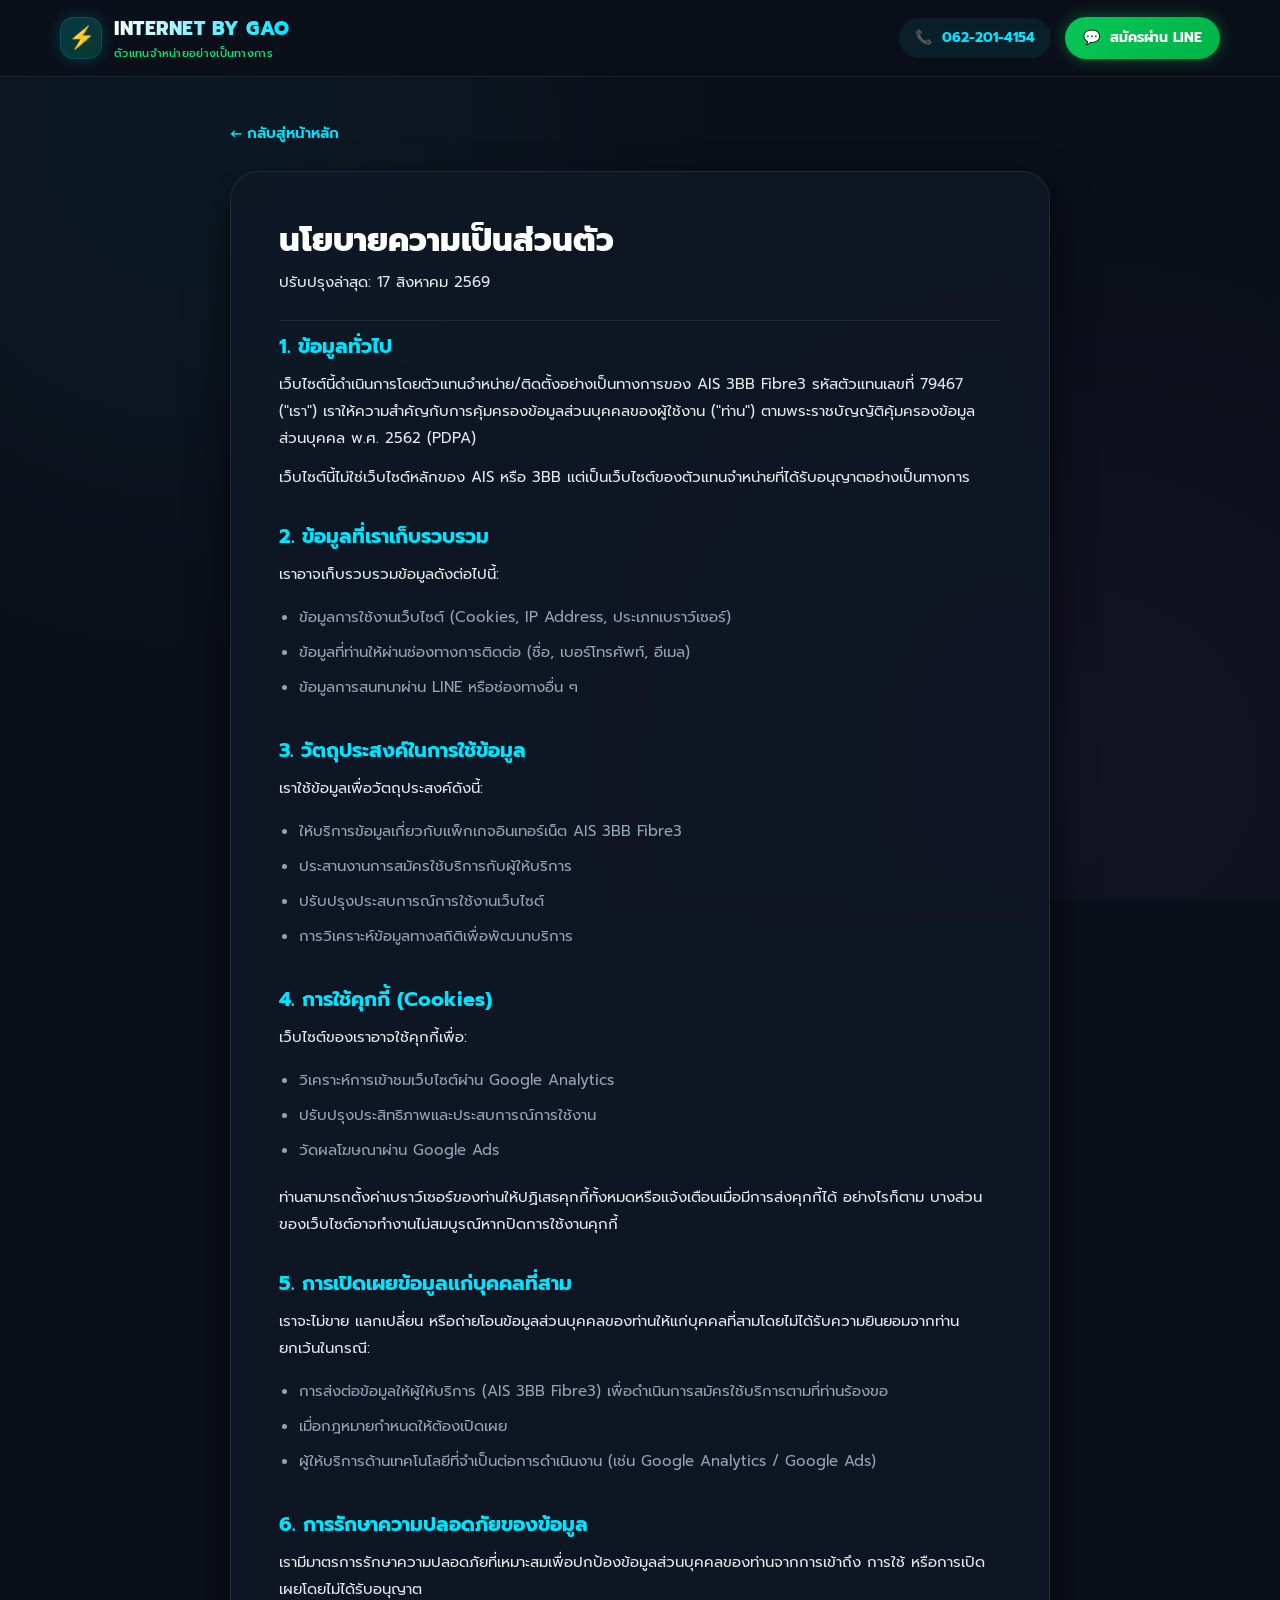
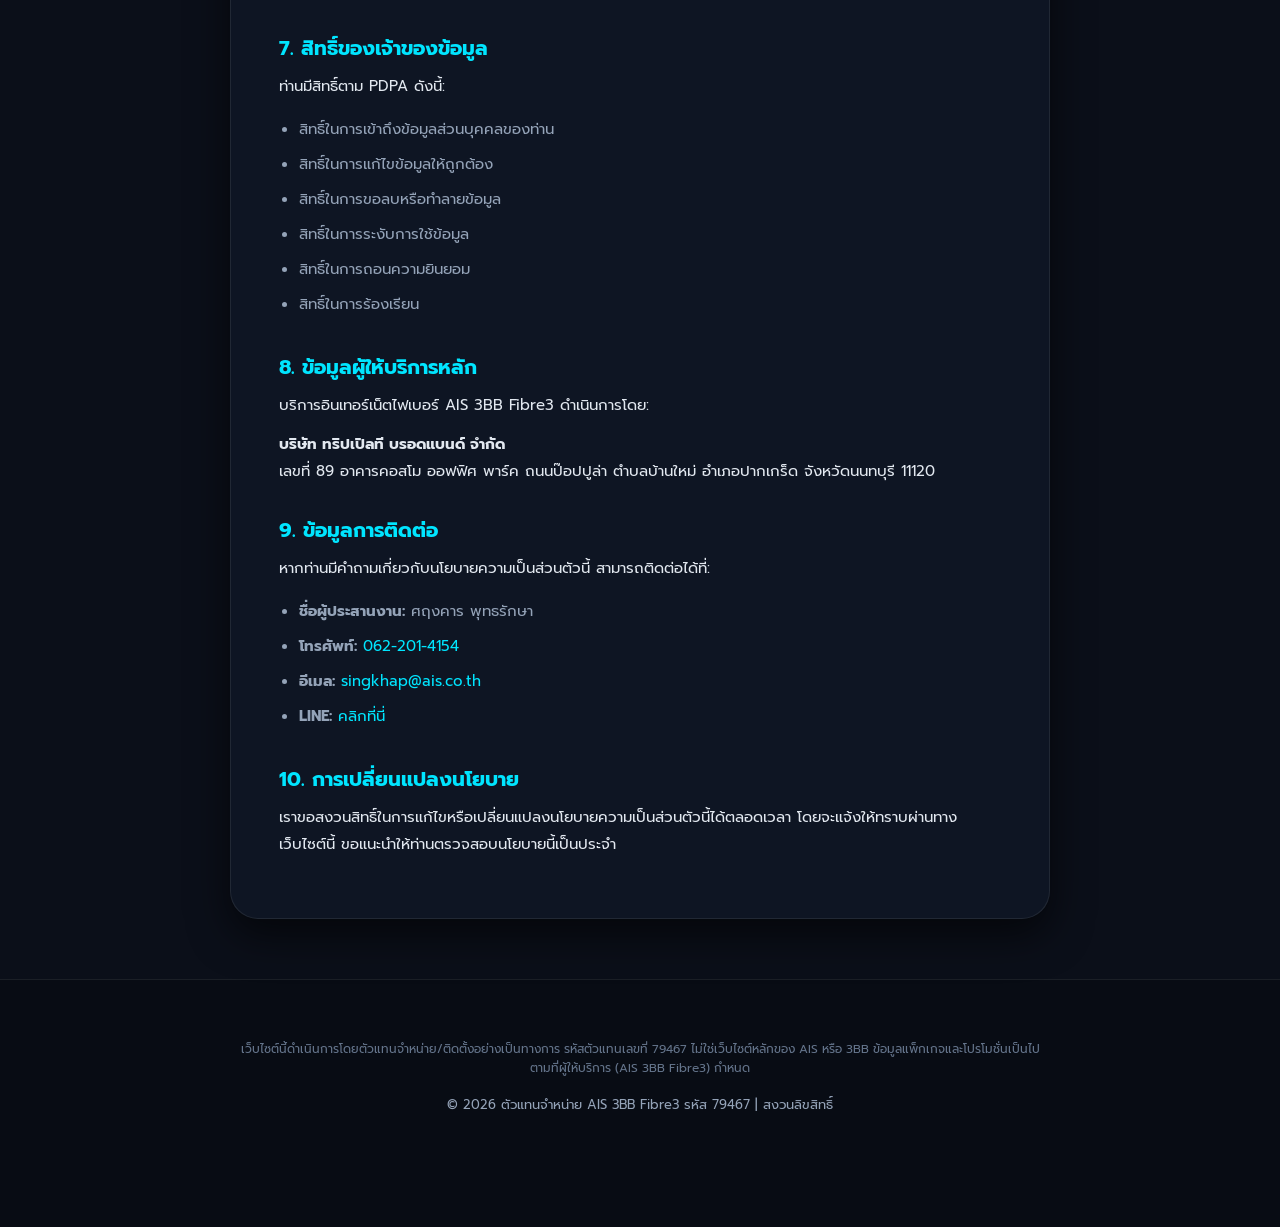
==== commit ce29599e: "Add files via upload" ====
--- a/privacy-policy.html
+++ b/privacy-policy.html
@@ -13,25 +13,25 @@
   <!-- Google Fonts -->
   <link rel="preconnect" href="https://fonts.googleapis.com">
   <link rel="preconnect" href="https://fonts.gstatic.com" crossorigin>
-  <link href="https://fonts.googleapis.com/css2?family=Noto+Sans+Thai:wght@300;400;500;600;700;800&family=Inter:wght@300;400;500;600;700;800&display=swap" rel="stylesheet">
+  <link href="https://fonts.googleapis.com/css2?family=Inter:wght@400;600;700;800&family=Prompt:wght@300;400;500;600;700;800&display=swap" rel="stylesheet">
 
   <link rel="stylesheet" href="style.css">
-
-  <link rel="icon" href="data:image/svg+xml,<svg xmlns='http://www.w3.org/2000/svg' viewBox='0 0 100 100'><text y='.9em' font-size='90'>🌐</text></svg>">
+  <link rel="icon" href="data:image/svg+xml,<svg xmlns='http://www.w3.org/2000/svg' viewBox='0 0 100 100'><text y='.9em' font-size='90'>⚡</text></svg>">
 
   <style>
     .policy-content {
-      max-width: 800px;
+      max-width: 860px;
       margin: 120px auto 60px;
       padding: 0 20px;
     }
 
     .policy-card {
-      background: var(--white);
-      border-radius: var(--radius-lg);
+      background: var(--bg-card);
+      backdrop-filter: blur(16px);
+      border-radius: var(--radius-xl);
       padding: 48px;
-      border: 1px solid var(--warm-200);
-      box-shadow: var(--shadow-sm);
+      border: 1px solid var(--border-subtle);
+      box-shadow: var(--shadow-lg);
     }
 
     .policy-card h1 {
@@ -43,16 +43,16 @@
 
     .policy-date {
       font-size: 13px;
-      color: var(--text-muted);
+      color: var(--text-dim);
       margin-bottom: 32px;
       padding-bottom: 24px;
-      border-bottom: 1px solid var(--warm-200);
+      border-bottom: 1px solid var(--border-subtle);
     }
 
     .policy-card h2 {
       font-size: 20px;
       font-weight: 700;
-      color: var(--text-primary);
+      color: var(--neon-cyan);
       margin: 32px 0 12px;
     }
 
@@ -73,7 +73,7 @@
 
     .policy-card ul li {
       font-size: 15px;
-      color: var(--text-secondary);
+      color: var(--text-muted);
       line-height: 1.8;
       padding: 4px 0;
       list-style: disc;
@@ -84,20 +84,20 @@
       align-items: center;
       gap: 8px;
       margin-bottom: 24px;
-      font-size: 14px;
+      font-size: 15px;
       font-weight: 600;
-      color: var(--gold-600);
+      color: var(--neon-cyan);
       transition: all var(--transition-fast);
     }
 
     .policy-back:hover {
-      color: var(--gold-400);
+      color: var(--neon-green);
       transform: translateX(-4px);
     }
 
     @media (max-width: 768px) {
       .policy-card {
-        padding: 28px;
+        padding: 28px 20px;
       }
 
       .policy-card h1 {
@@ -110,30 +110,43 @@
 <body>
 
   <!-- NAVBAR -->
-  <nav class="navbar scrolled" id="navbar">
-    <div class="container nav-container">
-      <a href="index.html" class="nav-logo">
-        <span class="logo-icon">⚡</span>
-        <div class="logo-text">
-          <span class="logo-main">INTERNET BY GAO</span>
-          <span class="logo-sub">ตัวแทนจำหน่ายอย่างเป็นทางการ</span>
+  <header>
+    <nav class="navbar scrolled" id="navbar">
+      <div class="container nav-container">
+        <a href="index.html" class="nav-logo">
+          <div class="logo-icon-wrap">⚡</div>
+          <div class="logo-text">
+            <span class="logo-main">INTERNET BY GAO</span>
+            <span class="logo-sub">ตัวแทนจำหน่ายอย่างเป็นทางการ</span>
+          </div>
+        </a>
+        <div class="nav-actions">
+          <a href="tel:0622014154" 
+             class="btn btn-nav-call" 
+             data-conversion="phone" 
+             data-conversion-label="policy_nav_call">
+            <span>📞</span> 062-201-4154
+          </a>
+          <a href="https://line.me/ti/p/fxpsLGpZHG" 
+             target="_blank" 
+             rel="noopener" 
+             class="btn btn-nav-line" 
+             data-conversion="line" 
+             data-conversion-label="policy_nav_line">
+            <span>💬</span> สมัครผ่าน LINE
+          </a>
         </div>
-      </a>
-      <div class="nav-actions">
-        <a href="tel:0622014154" class="btn btn-call">
-          <span class="btn-icon">📞</span> 062-201-4154
-        </a>
       </div>
-    </div>
-  </nav>
+    </nav>
+  </header>
 
   <!-- POLICY CONTENT -->
-  <div class="policy-content">
-    <a href="index.html" class="policy-back">← กลับหน้าหลัก</a>
-
-    <div class="policy-card">
+  <main class="policy-content">
+    <a href="index.html" class="policy-back">← กลับสู่หน้าหลัก</a>
+
+    <article class="policy-card">
       <h1>นโยบายความเป็นส่วนตัว</h1>
-      <p class="policy-date">ปรับปรุงล่าสุด: 16 สิงหาคม 2569</p>
+      <p class="policy-date">ปรับปรุงล่าสุด: 17 สิงหาคม 2569</p>
 
       <h2>1. ข้อมูลทั่วไป</h2>
       <p>เว็บไซต์นี้ดำเนินการโดยตัวแทนจำหน่าย/ติดตั้งอย่างเป็นทางการของ AIS 3BB Fibre3 รหัสตัวแทนเลขที่ 79467 ("เรา") เราให้ความสำคัญกับการคุ้มครองข้อมูลส่วนบุคคลของผู้ใช้งาน ("ท่าน") ตามพระราชบัญญัติคุ้มครองข้อมูลส่วนบุคคล พ.ศ. 2562 (PDPA)</p>
@@ -170,7 +183,7 @@
       <ul>
         <li>การส่งต่อข้อมูลให้ผู้ให้บริการ (AIS 3BB Fibre3) เพื่อดำเนินการสมัครใช้บริการตามที่ท่านร้องขอ</li>
         <li>เมื่อกฎหมายกำหนดให้ต้องเปิดเผย</li>
-        <li>ผู้ให้บริการด้านเทคโนโลยีที่จำเป็นต่อการดำเนินงาน (เช่น Google Analytics)</li>
+        <li>ผู้ให้บริการด้านเทคโนโลยีที่จำเป็นต่อการดำเนินงาน (เช่น Google Analytics / Google Ads)</li>
       </ul>
 
       <h2>6. การรักษาความปลอดภัยของข้อมูล</h2>
@@ -195,16 +208,16 @@
       <h2>9. ข้อมูลการติดต่อ</h2>
       <p>หากท่านมีคำถามเกี่ยวกับนโยบายความเป็นส่วนตัวนี้ สามารถติดต่อได้ที่:</p>
       <ul>
-        <li><strong>ชื่อ:</strong> ศฤงคาร พุทธรักษา</li>
-        <li><strong>โทรศัพท์:</strong> <a href="tel:0622014154" style="color: var(--gold-600);">062-201-4154</a></li>
-        <li><strong>อีเมล:</strong> <a href="mailto:singkhap@ais.co.th" style="color: var(--gold-600);">singkhap@ais.co.th</a></li>
-        <li><strong>LINE:</strong> <a href="https://line.me/ti/p/fxpsLGpZHG" target="_blank" rel="noopener" style="color: var(--gold-600);">คลิกที่นี่</a></li>
+        <li><strong>ชื่อผู้ประสานงาน:</strong> ศฤงคาร พุทธรักษา</li>
+        <li><strong>โทรศัพท์:</strong> <a href="tel:0622014154" style="color: var(--neon-cyan);">062-201-4154</a></li>
+        <li><strong>อีเมล:</strong> <a href="mailto:singkhap@ais.co.th" style="color: var(--neon-cyan);">singkhap@ais.co.th</a></li>
+        <li><strong>LINE:</strong> <a href="https://line.me/ti/p/fxpsLGpZHG" target="_blank" rel="noopener" style="color: var(--neon-cyan);">คลิกที่นี่</a></li>
       </ul>
 
       <h2>10. การเปลี่ยนแปลงนโยบาย</h2>
       <p>เราขอสงวนสิทธิ์ในการแก้ไขหรือเปลี่ยนแปลงนโยบายความเป็นส่วนตัวนี้ได้ตลอดเวลา โดยจะแจ้งให้ทราบผ่านทางเว็บไซต์นี้ ขอแนะนำให้ท่านตรวจสอบนโยบายนี้เป็นประจำ</p>
-    </div>
-  </div>
+    </article>
+  </main>
 
   <!-- FOOTER -->
   <footer class="footer">
@@ -221,6 +234,7 @@
     </div>
   </footer>
 
+  <script src="script.js"></script>
 </body>
 
 </html>
--- a/style.css
+++ b/style.css
@@ -1,58 +1,69 @@
-/* ===================================
-   INTERNET BY GAO - Premium Cream Theme
-   Authorized AIS 3BB Fibre3 Dealer
-   =================================== */
+/* ==========================================================================
+   INTERNET BY GAO - Modern Cyber & Electronic Theme
+   Authorized AIS 3BB Fibre3 Dealer (Agent ID: 79467)
+   ========================================================================== */
 
 /* ===== CSS CUSTOM PROPERTIES ===== */
 :root {
-  /* Cream-White Palette */
-  --cream-50: #FFFDF7;
-  --cream-100: #FFF9EC;
-  --cream-200: #FFF3D6;
-  --cream-300: #FFEAB8;
-  --cream-400: #FFE09A;
-  --cream-500: #F5D68B;
-  --cream-600: #D4A84A;
-
-  /* Warm Neutral */
-  --warm-50: #FDFBF7;
-  --warm-100: #F8F4EE;
-  --warm-200: #F0EAE0;
-  --warm-300: #E0D6C8;
-  --warm-400: #C4B5A0;
-  --warm-500: #A89880;
-  --warm-600: #8C7C66;
-
-  /* Accent - Warm Gold */
-  --gold-400: #D4A84A;
-  --gold-500: #C49A3C;
-  --gold-600: #A88030;
-
-  /* Text */
-  --text-primary: #2D2418;
-  --text-secondary: #5C4D3C;
-  --text-muted: #8A7A68;
-  --text-light: #B8A890;
-
-  /* Functional */
-  --white: #FFFFFF;
-  --success: #4CAF50;
-  --hot-red: #E85D3A;
-  --best-green: #2E8B57;
-  --line-green: #06C755;
+  /* Dark Electronic Cyber Palette */
+  --bg-main: #0B0F19;
+  --bg-card: rgba(17, 24, 39, 0.75);
+  --bg-card-hover: rgba(24, 33, 53, 0.9);
+  --bg-card-solid: #111827;
+  --bg-surface: #151D2F;
+  --bg-surface-elevated: #1E293B;
+  --bg-nav: rgba(11, 15, 25, 0.85);
+
+  /* Cyber & Tech Accents */
+  --neon-green: #00E676;
+  --neon-green-glow: rgba(0, 230, 118, 0.4);
+  --neon-cyan: #00E5FF;
+  --neon-cyan-glow: rgba(0, 229, 255, 0.4);
+  --neon-purple: #9D4EDD;
+  --neon-purple-glow: rgba(157, 78, 221, 0.4);
+  --neon-magenta: #FF007F;
+  --neon-gold: #FFB703;
+  --neon-blue: #2979FF;
+  --ais-green: #00C853;
+
+  /* Text Colors */
+  --text-primary: #FFFFFF;
+  --text-secondary: #E2E8F0;
+  --text-muted: #94A3B8;
+  --text-dim: #64748B;
+  --text-accent: #00E5FF;
+
+  /* Functional & Brand Colors */
+  --line-color: #06C755;
+  --line-hover: #05B34C;
+  --line-glow: rgba(6, 199, 85, 0.45);
+  --call-color: #00E5FF;
+  --call-hover: #00B4D8;
+  --call-glow: rgba(0, 229, 255, 0.45);
   --fb-blue: #1877F2;
   --netflix-red: #E50914;
-
-  /* Shadows */
-  --shadow-sm: 0 2px 8px rgba(45, 36, 24, 0.06);
-  --shadow-md: 0 4px 20px rgba(45, 36, 24, 0.08);
-  --shadow-lg: 0 8px 40px rgba(45, 36, 24, 0.12);
-  --shadow-xl: 0 16px 60px rgba(45, 36, 24, 0.16);
-  --shadow-glow: 0 0 30px rgba(212, 168, 74, 0.2);
+  --hot-red: #FF3366;
+  --best-gold: #FFB703;
+
+  /* Borders & Dividers */
+  --border-subtle: rgba(255, 255, 255, 0.08);
+  --border-card: rgba(0, 229, 255, 0.15);
+  --border-hover: rgba(0, 229, 255, 0.5);
+  --border-hot: rgba(255, 51, 102, 0.5);
+  --border-gold: rgba(255, 183, 3, 0.5);
+
+  /* Shadows & Glows */
+  --shadow-sm: 0 4px 12px rgba(0, 0, 0, 0.3);
+  --shadow-md: 0 8px 24px rgba(0, 0, 0, 0.4);
+  --shadow-lg: 0 16px 40px rgba(0, 0, 0, 0.6);
+  --glow-cyan: 0 0 25px rgba(0, 229, 255, 0.25);
+  --glow-green: 0 0 25px rgba(0, 230, 118, 0.3);
+  --glow-hot: 0 0 30px rgba(255, 51, 102, 0.3);
+  --glow-gold: 0 0 30px rgba(255, 183, 3, 0.3);
 
   /* Radius */
   --radius-sm: 8px;
-  --radius-md: 12px;
+  --radius-md: 14px;
   --radius-lg: 20px;
   --radius-xl: 28px;
   --radius-full: 9999px;
@@ -60,11 +71,11 @@
   /* Transitions */
   --ease-out: cubic-bezier(0.16, 1, 0.3, 1);
   --transition-fast: 0.2s var(--ease-out);
-  --transition-medium: 0.4s var(--ease-out);
+  --transition-medium: 0.35s var(--ease-out);
   --transition-slow: 0.6s var(--ease-out);
 
-  /* Font */
-  --font-main: 'Noto Sans Thai', 'Inter', -apple-system, BlinkMacSystemFont, sans-serif;
+  /* Typography */
+  --font-main: 'Prompt', 'Noto Sans Thai', 'Inter', -apple-system, BlinkMacSystemFont, sans-serif;
 }
 
 /* ===== RESET & BASE ===== */
@@ -78,22 +89,27 @@
 
 html {
   scroll-behavior: smooth;
-  scroll-padding-top: 80px;
+  scroll-padding-top: 85px;
 }
 
 body {
   font-family: var(--font-main);
-  background-color: var(--cream-50);
-  color: var(--text-primary);
+  background-color: var(--bg-main);
+  color: var(--text-secondary);
   line-height: 1.7;
   overflow-x: hidden;
   -webkit-font-smoothing: antialiased;
   -moz-osx-font-smoothing: grayscale;
+  background-image: 
+    radial-gradient(circle at 15% 15%, rgba(0, 229, 255, 0.05) 0%, transparent 40%),
+    radial-gradient(circle at 85% 85%, rgba(157, 78, 221, 0.05) 0%, transparent 40%);
+  background-attachment: fixed;
 }
 
 a {
   text-decoration: none;
   color: inherit;
+  transition: all var(--transition-fast);
 }
 
 ul {
@@ -102,14 +118,42 @@
 
 img {
   max-width: 100%;
+  height: auto;
   display: block;
 }
 
-/* ===== CONTAINER ===== */
+/* Accessibility Focus States */
+a:focus-visible,
+button:focus-visible {
+  outline: 2px solid var(--neon-cyan);
+  outline-offset: 3px;
+}
+
+/* ===== LAYOUT & CONTAINER ===== */
 .container {
+  width: 100%;
   max-width: 1200px;
   margin: 0 auto;
   padding: 0 20px;
+}
+
+/* ===== TYPOGRAPHY & HEADINGS ===== */
+h1, h2, h3, h4, h5, h6 {
+  color: var(--text-primary);
+  line-height: 1.3;
+  font-weight: 700;
+}
+
+.text-gradient {
+  background: linear-gradient(135deg, #00E5FF 0%, #00E676 50%, #7C4DFF 100%);
+  -webkit-background-clip: text;
+  -webkit-text-fill-color: transparent;
+}
+
+.text-gradient-gold {
+  background: linear-gradient(135deg, #FFB703 0%, #FB8500 100%);
+  -webkit-background-clip: text;
+  -webkit-text-fill-color: transparent;
 }
 
 /* ===== NAVBAR ===== */
@@ -117,38 +161,52 @@
   position: fixed;
   top: 0;
   left: 0;
-  right: 0;
+  width: 100%;
   z-index: 1000;
-  background: rgba(255, 253, 247, 0.85);
-  backdrop-filter: blur(20px);
-  -webkit-backdrop-filter: blur(20px);
-  border-bottom: 1px solid rgba(212, 168, 74, 0.15);
+  background: var(--bg-nav);
+  backdrop-filter: blur(16px);
+  -webkit-backdrop-filter: blur(16px);
+  border-bottom: 1px solid var(--border-subtle);
   transition: all var(--transition-medium);
 }
 
 .navbar.scrolled {
-  background: rgba(255, 253, 247, 0.95);
-  box-shadow: var(--shadow-md);
+  background: rgba(11, 15, 25, 0.95);
+  box-shadow: var(--shadow-md), 0 1px 0 rgba(0, 229, 255, 0.1);
+  border-bottom-color: rgba(0, 229, 255, 0.2);
 }
 
 .nav-container {
   display: flex;
   align-items: center;
   justify-content: space-between;
-  padding: 12px 20px;
-  max-width: 1200px;
-  margin: 0 auto;
+  height: 76px;
 }
 
 .nav-logo {
   display: flex;
   align-items: center;
-  gap: 10px;
-}
-
-.logo-icon {
-  font-size: 28px;
-  filter: drop-shadow(0 2px 4px rgba(212, 168, 74, 0.3));
+  gap: 12px;
+  text-decoration: none;
+}
+
+.logo-icon-wrap {
+  width: 42px;
+  height: 42px;
+  border-radius: var(--radius-md);
+  background: linear-gradient(135deg, rgba(0, 229, 255, 0.2), rgba(0, 230, 118, 0.2));
+  border: 1px solid var(--border-card);
+  display: flex;
+  align-items: center;
+  justify-content: center;
+  font-size: 22px;
+  box-shadow: 0 0 15px rgba(0, 229, 255, 0.2);
+  transition: transform var(--transition-fast);
+}
+
+.nav-logo:hover .logo-icon-wrap {
+  transform: scale(1.08) rotate(5deg);
+  border-color: var(--neon-cyan);
 }
 
 .logo-text {
@@ -157,83 +215,122 @@
 }
 
 .logo-main {
-  font-size: 16px;
+  font-size: 19px;
   font-weight: 800;
-  letter-spacing: 1px;
+  letter-spacing: 0.5px;
   color: var(--text-primary);
-  line-height: 1.2;
+  background: linear-gradient(90deg, #FFFFFF 0%, #00E5FF 100%);
+  -webkit-background-clip: text;
+  -webkit-text-fill-color: transparent;
 }
 
 .logo-sub {
-  font-size: 10px;
+  font-size: 11px;
+  color: var(--neon-green);
+  font-weight: 500;
+  letter-spacing: 0.3px;
+}
+
+.nav-links {
+  display: flex;
+  align-items: center;
+  gap: 28px;
+}
+
+.nav-link {
+  font-size: 15px;
   font-weight: 500;
   color: var(--text-muted);
-  letter-spacing: 0.5px;
-}
-
-.nav-links {
-  display: flex;
+  position: relative;
+  padding: 6px 0;
+  transition: color var(--transition-fast);
+}
+
+.nav-link::after {
+  content: '';
+  position: absolute;
+  bottom: 0;
+  left: 0;
+  width: 0;
+  height: 2px;
+  background: linear-gradient(90deg, var(--neon-cyan), var(--neon-green));
+  border-radius: 2px;
+  transition: width var(--transition-fast);
+}
+
+.nav-link:hover,
+.nav-link.active {
+  color: var(--text-primary);
+}
+
+.nav-link:hover::after,
+.nav-link.active::after {
+  width: 100%;
+}
+
+.nav-actions {
+  display: flex;
+  align-items: center;
+  gap: 14px;
+}
+
+/* Nav CTA Buttons */
+.btn-nav-line {
+  display: inline-flex;
+  align-items: center;
   gap: 8px;
-}
-
-.nav-link {
-  padding: 8px 16px;
-  font-size: 14px;
-  font-weight: 500;
-  color: var(--text-secondary);
+  padding: 9px 18px;
   border-radius: var(--radius-full);
-  transition: all var(--transition-fast);
-  position: relative;
-}
-
-.nav-link:hover {
-  color: var(--gold-500);
-  background: rgba(212, 168, 74, 0.1);
-}
-
-.nav-actions {
-  display: flex;
-  align-items: center;
-  gap: 12px;
-}
-
-.btn-call {
-  display: flex;
-  align-items: center;
-  gap: 6px;
-  padding: 10px 20px;
-  background: linear-gradient(135deg, var(--gold-400), var(--gold-600));
-  color: var(--white);
-  border-radius: var(--radius-full);
+  background: linear-gradient(135deg, #06C755 0%, #00B348 100%);
+  color: #FFFFFF;
   font-size: 14px;
   font-weight: 600;
-  transition: all var(--transition-fast);
-  box-shadow: 0 4px 15px rgba(212, 168, 74, 0.3);
-}
-
-.btn-call:hover {
+  box-shadow: 0 0 15px var(--line-glow);
+  border: 1px solid rgba(255, 255, 255, 0.2);
+}
+
+.btn-nav-line:hover {
   transform: translateY(-2px);
-  box-shadow: 0 6px 20px rgba(212, 168, 74, 0.4);
-}
-
-.btn-icon {
-  font-size: 16px;
-}
-
+  box-shadow: 0 4px 20px var(--line-glow);
+  color: #FFFFFF;
+}
+
+.btn-nav-call {
+  display: inline-flex;
+  align-items: center;
+  gap: 8px;
+  padding: 8px 16px;
+  border-radius: var(--radius-full);
+  background: rgba(0, 229, 255, 0.08);
+  border: 1px solid var(--border-card);
+  color: var(--neon-cyan);
+  font-size: 14px;
+  font-weight: 600;
+}
+
+.btn-nav-call:hover {
+  background: rgba(0, 229, 255, 0.18);
+  border-color: var(--neon-cyan);
+  box-shadow: 0 0 15px var(--call-glow);
+}
+
+/* Hamburger Menu Button */
 .hamburger {
   display: none;
   flex-direction: column;
+  justify-content: center;
   gap: 5px;
-  background: none;
-  border: none;
+  width: 40px;
+  height: 40px;
+  background: rgba(255, 255, 255, 0.05);
+  border: 1px solid var(--border-subtle);
+  border-radius: var(--radius-sm);
   cursor: pointer;
   padding: 8px;
-  z-index: 1001;
 }
 
 .hamburger span {
-  display: block;
-  width: 24px;
+  width: 100%;
   height: 2px;
   background: var(--text-primary);
   border-radius: 2px;
@@ -252,231 +349,234 @@
   transform: rotate(-45deg) translate(5px, -5px);
 }
 
-/* Mobile Menu */
+/* Mobile Menu Dropdown */
 .mobile-menu {
   display: none;
   position: fixed;
-  top: 0;
+  top: 76px;
   left: 0;
-  right: 0;
-  bottom: 0;
-  background: rgba(255, 253, 247, 0.98);
+  width: 100%;
+  background: rgba(11, 15, 25, 0.98);
   backdrop-filter: blur(20px);
+  border-bottom: 1px solid var(--border-card);
+  padding: 24px 20px 32px;
+  flex-direction: column;
+  gap: 16px;
   z-index: 999;
-  flex-direction: column;
-  align-items: center;
-  justify-content: center;
-  gap: 16px;
+  box-shadow: var(--shadow-lg);
+  transform: translateY(-10px);
   opacity: 0;
+  transition: all var(--transition-medium);
   pointer-events: none;
-  transition: opacity var(--transition-medium);
 }
 
 .mobile-menu.active {
+  transform: translateY(0);
   opacity: 1;
-  pointer-events: all;
+  pointer-events: auto;
+  display: flex;
 }
 
 .mobile-link {
-  font-size: 20px;
-  font-weight: 600;
-  color: var(--text-primary);
-  padding: 12px 24px;
+  font-size: 16px;
+  font-weight: 500;
+  color: var(--text-secondary);
+  padding: 12px 16px;
   border-radius: var(--radius-md);
-  transition: all var(--transition-fast);
-}
-
-.mobile-link:hover {
-  color: var(--gold-500);
-  background: rgba(212, 168, 74, 0.1);
+  background: rgba(255, 255, 255, 0.02);
+  border: 1px solid var(--border-subtle);
+  display: flex;
+  align-items: center;
+  justify-content: space-between;
+}
+
+.mobile-link:hover,
+.mobile-link:active {
+  color: var(--neon-cyan);
+  background: rgba(0, 229, 255, 0.08);
+  border-color: var(--border-card);
 }
 
 .mobile-contact {
   display: flex;
   flex-direction: column;
   gap: 12px;
-  margin-top: 24px;
+  margin-top: 12px;
+  padding-top: 16px;
+  border-top: 1px solid var(--border-subtle);
 }
 
 .btn-call-mobile,
 .btn-line-mobile {
-  padding: 14px 32px;
-  border-radius: var(--radius-full);
+  display: flex;
+  align-items: center;
+  justify-content: center;
+  gap: 10px;
+  padding: 14px;
+  border-radius: var(--radius-md);
   font-size: 16px;
   font-weight: 600;
   text-align: center;
-  transition: all var(--transition-fast);
 }
 
 .btn-call-mobile {
-  background: linear-gradient(135deg, var(--gold-400), var(--gold-600));
-  color: var(--white);
+  background: rgba(0, 229, 255, 0.1);
+  border: 1px solid var(--neon-cyan);
+  color: var(--neon-cyan);
 }
 
 .btn-line-mobile {
-  background: var(--line-green);
-  color: var(--white);
+  background: linear-gradient(135deg, #06C755, #00A33C);
+  color: #FFFFFF;
+  box-shadow: 0 0 20px var(--line-glow);
 }
 
 /* ===== HERO SECTION ===== */
 .hero {
   position: relative;
-  min-height: 100vh;
-  display: flex;
-  align-items: center;
-  justify-content: center;
-  padding: 120px 20px 80px;
+  padding: 150px 0 100px;
   overflow: hidden;
-  background: linear-gradient(180deg,
-      var(--cream-100) 0%,
-      var(--cream-50) 50%,
-      var(--warm-100) 100%);
+  background: 
+    linear-gradient(180deg, rgba(11, 15, 25, 0.72) 0%, rgba(11, 15, 25, 0.96) 100%),
+    url('hero-bg.jpg') center/cover no-repeat;
+  border-bottom: 1px solid var(--border-subtle);
 }
 
 .hero-bg-shapes {
   position: absolute;
-  inset: 0;
+  top: 0;
+  left: 0;
+  width: 100%;
+  height: 100%;
   pointer-events: none;
-  overflow: hidden;
+  z-index: 1;
 }
 
 .shape {
   position: absolute;
   border-radius: 50%;
-  filter: blur(80px);
-  opacity: 0.4;
-  animation: float 20s ease-in-out infinite;
+  filter: blur(90px);
+  opacity: 0.35;
 }
 
 .shape-1 {
-  width: 600px;
-  height: 600px;
-  background: radial-gradient(circle, rgba(212, 168, 74, 0.25), transparent 70%);
-  top: -200px;
-  right: -200px;
-  animation-delay: 0s;
+  top: 10%;
+  left: -5%;
+  width: 450px;
+  height: 450px;
+  background: radial-gradient(circle, #00E5FF 0%, transparent 70%);
 }
 
 .shape-2 {
-  width: 400px;
-  height: 400px;
-  background: radial-gradient(circle, rgba(245, 214, 139, 0.3), transparent 70%);
-  bottom: -100px;
-  left: -100px;
-  animation-delay: -7s;
+  bottom: 5%;
+  right: -5%;
+  width: 500px;
+  height: 500px;
+  background: radial-gradient(circle, #9D4EDD 0%, transparent 70%);
 }
 
 .shape-3 {
-  width: 300px;
-  height: 300px;
-  background: radial-gradient(circle, rgba(196, 154, 60, 0.15), transparent 70%);
   top: 40%;
-  left: 50%;
-  animation-delay: -14s;
-}
-
-@keyframes float {
-
-  0%,
-  100% {
-    transform: translate(0, 0) scale(1);
-  }
-
-  33% {
-    transform: translate(30px, -30px) scale(1.05);
-  }
-
-  66% {
-    transform: translate(-20px, 20px) scale(0.95);
-  }
+  right: 25%;
+  width: 350px;
+  height: 350px;
+  background: radial-gradient(circle, #00E676 0%, transparent 70%);
+  opacity: 0.2;
 }
 
 .hero-content {
+  position: relative;
+  z-index: 2;
   text-align: center;
-  position: relative;
-  z-index: 1;
+  max-width: 880px;
+  margin: 0 auto;
 }
 
 .hero-badge {
   display: inline-flex;
   align-items: center;
-  gap: 8px;
+  gap: 10px;
   padding: 8px 20px;
-  background: rgba(212, 168, 74, 0.12);
-  border: 1px solid rgba(212, 168, 74, 0.25);
   border-radius: var(--radius-full);
-  font-size: 13px;
-  font-weight: 500;
-  color: var(--gold-600);
-  margin-bottom: 28px;
-  animation: fadeInUp 0.8s var(--ease-out) both;
+  background: rgba(0, 229, 255, 0.08);
+  border: 1px solid rgba(0, 229, 255, 0.3);
+  box-shadow: 0 0 20px rgba(0, 229, 255, 0.15);
+  font-size: 14px;
+  font-weight: 600;
+  color: var(--neon-cyan);
+  margin-bottom: 24px;
+  backdrop-filter: blur(8px);
 }
 
 .badge-dot {
   width: 8px;
   height: 8px;
-  background: var(--gold-500);
   border-radius: 50%;
-  animation: pulse 2s ease-in-out infinite;
-}
-
-@keyframes pulse {
-
-  0%,
-  100% {
-    opacity: 1;
-    transform: scale(1);
-  }
-
-  50% {
-    opacity: 0.5;
-    transform: scale(1.3);
-  }
+  background: var(--neon-green);
+  box-shadow: 0 0 10px var(--neon-green);
+  animation: pulse-dot 1.8s infinite;
+}
+
+@keyframes pulse-dot {
+  0% { transform: scale(0.9); opacity: 0.7; }
+  50% { transform: scale(1.3); opacity: 1; box-shadow: 0 0 14px var(--neon-green); }
+  100% { transform: scale(0.9); opacity: 0.7; }
 }
 
 .hero-title {
-  font-size: clamp(36px, 6vw, 64px);
+  font-size: 52px;
   font-weight: 800;
-  line-height: 1.15;
-  margin-bottom: 24px;
-  color: var(--text-primary);
-  animation: fadeInUp 0.8s var(--ease-out) 0.1s both;
+  line-height: 1.2;
+  margin-bottom: 20px;
+  letter-spacing: -0.5px;
 }
 
 .hero-highlight {
-  background: linear-gradient(135deg, var(--gold-400), var(--gold-600));
+  display: inline-block;
+  background: linear-gradient(135deg, #00E5FF 0%, #00E676 50%, #B388FF 100%);
   -webkit-background-clip: text;
   -webkit-text-fill-color: transparent;
-  background-clip: text;
+  filter: drop-shadow(0 0 25px rgba(0, 229, 255, 0.35));
 }
 
 .hero-desc {
-  font-size: clamp(16px, 2vw, 20px);
+  font-size: 19px;
   color: var(--text-secondary);
-  max-width: 600px;
-  margin: 0 auto 40px;
-  animation: fadeInUp 0.8s var(--ease-out) 0.2s both;
-}
-
+  line-height: 1.7;
+  margin-bottom: 36px;
+}
+
+.hero-desc strong {
+  color: var(--neon-gold);
+  font-weight: 700;
+}
+
+/* Hero Stats Bar */
 .hero-stats {
-  display: flex;
+  display: inline-flex;
   align-items: center;
   justify-content: center;
   gap: 32px;
+  background: rgba(17, 24, 39, 0.85);
+  backdrop-filter: blur(16px);
+  padding: 16px 36px;
+  border-radius: var(--radius-xl);
+  border: 1px solid var(--border-card);
+  box-shadow: var(--shadow-md), 0 0 20px rgba(0, 229, 255, 0.1);
   margin-bottom: 40px;
-  animation: fadeInUp 0.8s var(--ease-out) 0.3s both;
 }
 
 .stat-item {
-  text-align: center;
+  display: flex;
+  flex-direction: column;
+  align-items: center;
 }
 
 .stat-number {
-  display: block;
-  font-size: clamp(28px, 4vw, 40px);
+  font-size: 26px;
   font-weight: 800;
-  color: var(--gold-500);
-  line-height: 1.1;
+  color: var(--neon-cyan);
+  line-height: 1.2;
 }
 
 .stat-label {
@@ -487,433 +587,480 @@
 
 .stat-divider {
   width: 1px;
-  height: 48px;
-  background: var(--warm-300);
-}
-
+  height: 36px;
+  background: var(--border-subtle);
+}
+
+/* Primary Hero CTAs */
 .hero-cta {
   display: flex;
   align-items: center;
   justify-content: center;
-  gap: 16px;
-  flex-wrap: wrap;
+  gap: 20px;
   margin-bottom: 24px;
-  animation: fadeInUp 0.8s var(--ease-out) 0.4s both;
+}
+
+.btn {
+  display: inline-flex;
+  align-items: center;
+  justify-content: center;
+  gap: 10px;
+  font-family: var(--font-main);
+  font-weight: 700;
+  text-decoration: none;
+  cursor: pointer;
+  border: none;
+  outline: none;
+  transition: all var(--transition-medium);
+  position: relative;
+  overflow: hidden;
 }
 
 .btn-primary-lg {
-  display: inline-flex;
-  align-items: center;
-  gap: 8px;
-  padding: 16px 36px;
-  background: linear-gradient(135deg, var(--line-green), #05B04A);
-  color: var(--white);
+  padding: 18px 38px;
   border-radius: var(--radius-full);
-  font-size: 17px;
-  font-weight: 700;
-  transition: all var(--transition-fast);
-  box-shadow: 0 6px 20px rgba(6, 199, 85, 0.3);
+  background: linear-gradient(135deg, #06C755 0%, #009639 100%);
+  color: #FFFFFF;
+  font-size: 19px;
+  box-shadow: 0 0 30px var(--line-glow), var(--shadow-md);
+  border: 1px solid rgba(255, 255, 255, 0.3);
 }
 
 .btn-primary-lg:hover {
-  transform: translateY(-3px);
-  box-shadow: 0 10px 30px rgba(6, 199, 85, 0.4);
+  transform: translateY(-3px) scale(1.02);
+  box-shadow: 0 8px 35px rgba(6, 199, 85, 0.6);
+  color: #FFFFFF;
 }
 
 .btn-outline-lg {
-  display: inline-flex;
-  align-items: center;
-  gap: 8px;
-  padding: 16px 36px;
-  background: transparent;
-  color: var(--text-primary);
-  border: 2px solid var(--warm-300);
+  padding: 18px 38px;
   border-radius: var(--radius-full);
-  font-size: 17px;
-  font-weight: 600;
-  transition: all var(--transition-fast);
+  background: rgba(0, 229, 255, 0.08);
+  color: var(--neon-cyan);
+  font-size: 19px;
+  border: 1.5px solid var(--neon-cyan);
+  box-shadow: 0 0 20px rgba(0, 229, 255, 0.2);
+  backdrop-filter: blur(8px);
 }
 
 .btn-outline-lg:hover {
-  border-color: var(--gold-400);
-  background: rgba(212, 168, 74, 0.08);
-  transform: translateY(-3px);
+  background: rgba(0, 229, 255, 0.2);
+  transform: translateY(-3px) scale(1.02);
+  box-shadow: 0 0 35px var(--call-glow);
+  color: #FFFFFF;
 }
 
 .hero-disclaimer {
   font-size: 12px;
-  color: var(--text-light);
-  animation: fadeInUp 0.8s var(--ease-out) 0.5s both;
-}
-
-@keyframes fadeInUp {
-  from {
-    opacity: 0;
-    transform: translateY(30px);
-  }
-
-  to {
-    opacity: 1;
-    transform: translateY(0);
-  }
-}
-
-/* ===== TRUST SECTION ===== */
+  color: var(--text-dim);
+  line-height: 1.6;
+}
+
+/* ===== TRUST / VALUE PROPOSITION SECTION ===== */
 .trust-section {
-  padding: 60px 20px;
-  background: var(--white);
-  border-top: 1px solid var(--warm-200);
-  border-bottom: 1px solid var(--warm-200);
+  padding: 40px 0;
+  position: relative;
+  z-index: 2;
+  margin-top: -30px;
 }
 
 .trust-grid {
   display: grid;
   grid-template-columns: repeat(4, 1fr);
-  gap: 24px;
+  gap: 20px;
 }
 
 .trust-item {
+  background: var(--bg-card);
+  backdrop-filter: blur(14px);
+  padding: 24px 20px;
+  border-radius: var(--radius-lg);
+  border: 1px solid var(--border-subtle);
   text-align: center;
-  padding: 32px 20px;
-  border-radius: var(--radius-lg);
   transition: all var(--transition-medium);
 }
 
 .trust-item:hover {
-  background: var(--cream-100);
-  transform: translateY(-4px);
+  transform: translateY(-5px);
+  border-color: var(--border-card);
+  box-shadow: var(--glow-cyan);
+  background: var(--bg-card-hover);
 }
 
 .trust-icon {
-  font-size: 40px;
-  margin-bottom: 16px;
-  filter: drop-shadow(0 4px 8px rgba(212, 168, 74, 0.2));
+  font-size: 32px;
+  margin-bottom: 12px;
+  display: inline-block;
+  filter: drop-shadow(0 0 10px rgba(0, 229, 255, 0.3));
 }
 
 .trust-item h3 {
   font-size: 16px;
   font-weight: 700;
-  margin-bottom: 8px;
+  margin-bottom: 6px;
   color: var(--text-primary);
 }
 
 .trust-item p {
   font-size: 13px;
   color: var(--text-muted);
-  line-height: 1.6;
-}
-
-/* ===== SECTION COMMON ===== */
+  line-height: 1.5;
+}
+
+/* ===== SECTION HEADER ===== */
 .section {
-  padding: 80px 20px;
+  padding: 90px 0;
+  position: relative;
 }
 
 .section-alt {
-  background: var(--warm-100);
+  background: rgba(15, 23, 42, 0.6);
+  border-top: 1px solid var(--border-subtle);
+  border-bottom: 1px solid var(--border-subtle);
 }
 
 .section-header {
   text-align: center;
-  margin-bottom: 48px;
+  max-width: 700px;
+  margin: 0 auto 56px;
 }
 
 .section-tag {
   display: inline-block;
-  padding: 6px 18px;
-  background: linear-gradient(135deg, rgba(212, 168, 74, 0.15), rgba(196, 154, 60, 0.1));
-  border: 1px solid rgba(212, 168, 74, 0.2);
+  font-size: 12px;
+  font-weight: 700;
+  letter-spacing: 1.5px;
+  text-transform: uppercase;
+  color: var(--neon-cyan);
+  background: rgba(0, 229, 255, 0.1);
+  padding: 6px 16px;
   border-radius: var(--radius-full);
-  font-size: 13px;
-  font-weight: 600;
-  color: var(--gold-600);
-  letter-spacing: 0.5px;
-  margin-bottom: 16px;
-  text-transform: uppercase;
+  border: 1px solid rgba(0, 229, 255, 0.25);
+  margin-bottom: 14px;
 }
 
 .tag-netflix {
-  background: linear-gradient(135deg, rgba(229, 9, 20, 0.1), rgba(229, 9, 20, 0.05));
-  border-color: rgba(229, 9, 20, 0.2);
-  color: var(--netflix-red);
+  color: #FF4D4D;
+  background: rgba(229, 9, 20, 0.12);
+  border-color: rgba(229, 9, 20, 0.3);
 }
 
 .section-title {
-  font-size: clamp(28px, 4vw, 40px);
+  font-size: 36px;
   font-weight: 800;
-  color: var(--text-primary);
-  margin-bottom: 12px;
-  line-height: 1.2;
+  margin-bottom: 14px;
+  letter-spacing: -0.3px;
 }
 
 .section-desc {
   font-size: 16px;
   color: var(--text-muted);
-  max-width: 560px;
-  margin: 0 auto;
-}
-
-/* ===== PACKAGE CARDS ===== */
+  line-height: 1.6;
+}
+
+/* ===== PACKAGES GRID & CARDS ===== */
 .packages-grid {
   display: grid;
-  grid-template-columns: repeat(auto-fill, minmax(320px, 1fr));
-  gap: 24px;
+  grid-template-columns: repeat(auto-fit, minmax(320px, 1fr));
+  gap: 28px;
 }
 
 .package-card {
-  background: var(--white);
-  border-radius: var(--radius-lg);
+  background: var(--bg-card);
+  backdrop-filter: blur(16px);
+  border-radius: var(--radius-xl);
+  border: 1px solid var(--border-subtle);
+  padding: 0;
+  display: flex;
+  flex-direction: column;
+  position: relative;
   overflow: hidden;
-  border: 1px solid var(--warm-200);
   transition: all var(--transition-medium);
-  position: relative;
+  box-shadow: var(--shadow-sm);
+}
+
+.package-card::before {
+  content: '';
+  position: absolute;
+  top: 0;
+  left: 0;
+  right: 0;
+  height: 3px;
+  background: linear-gradient(90deg, var(--neon-cyan), var(--neon-green));
+  opacity: 0.3;
+  transition: opacity var(--transition-fast);
 }
 
 .package-card:hover {
-  transform: translateY(-6px);
-  box-shadow: var(--shadow-lg);
-  border-color: var(--gold-400);
+  transform: translateY(-8px);
+  border-color: var(--border-card);
+  box-shadow: var(--shadow-lg), var(--glow-cyan);
+  background: var(--bg-card-hover);
+}
+
+.package-card:hover::before {
+  opacity: 1;
 }
 
 /* Card Badges */
 .card-badge {
   position: absolute;
-  top: 16px;
-  right: 16px;
+  top: 18px;
+  right: 18px;
   padding: 6px 14px;
   border-radius: var(--radius-full);
   font-size: 12px;
-  font-weight: 700;
-  z-index: 2;
-  background: var(--hot-red);
-  color: var(--white);
-  box-shadow: 0 4px 12px rgba(232, 93, 58, 0.3);
-}
-
+  font-weight: 800;
+  letter-spacing: 0.5px;
+  text-transform: uppercase;
+  z-index: 5;
+}
+
+.card-hot .card-badge {
+  background: linear-gradient(135deg, #FF3366, #FF6B8B);
+  color: #FFFFFF;
+  box-shadow: 0 0 15px rgba(255, 51, 102, 0.5);
+}
+
+.card-best .card-badge,
 .badge-best {
-  background: var(--best-green);
-  box-shadow: 0 4px 12px rgba(46, 139, 87, 0.3);
-}
-
-/* Card Hot */
-.card-hot {
-  border-color: rgba(232, 93, 58, 0.3);
-}
-
-.card-hot:hover {
-  border-color: var(--hot-red);
-  box-shadow: 0 8px 40px rgba(232, 93, 58, 0.15);
-}
-
-/* Card Best */
-.card-best {
-  border-color: rgba(46, 139, 87, 0.3);
-}
-
-.card-best:hover {
-  border-color: var(--best-green);
-  box-shadow: 0 8px 40px rgba(46, 139, 87, 0.15);
-}
-
+  background: linear-gradient(135deg, #FFB703, #FB8500);
+  color: #0B0F19;
+  box-shadow: 0 0 15px rgba(255, 183, 3, 0.5);
+  font-weight: 800;
+}
+
+/* Card Header */
 .card-header {
-  padding: 28px 28px 20px;
-  text-align: center;
-  border-bottom: 1px solid var(--warm-200);
-  background: linear-gradient(180deg, var(--cream-100), var(--white));
+  padding: 32px 28px 24px;
+  border-bottom: 1px solid var(--border-subtle);
+  background: rgba(255, 255, 255, 0.015);
 }
 
 .speed-badge {
   display: inline-block;
-  padding: 4px 14px;
-  background: rgba(212, 168, 74, 0.12);
-  border: 1px solid rgba(212, 168, 74, 0.2);
-  border-radius: var(--radius-full);
-  font-size: 12px;
+  font-size: 18px;
+  font-weight: 800;
+  color: var(--neon-cyan);
+  background: rgba(0, 229, 255, 0.1);
+  padding: 6px 16px;
+  border-radius: var(--radius-md);
+  border: 1px solid rgba(0, 229, 255, 0.2);
+  margin-bottom: 18px;
+}
+
+.speed-fast {
+  color: var(--neon-green);
+  background: rgba(0, 230, 118, 0.1);
+  border-color: rgba(0, 230, 118, 0.25);
+}
+
+.speed-ultra {
+  color: #FFD600;
+  background: rgba(255, 214, 0, 0.12);
+  border-color: rgba(255, 214, 0, 0.3);
+}
+
+.cctv-badge,
+.ent-badge,
+.netflix-badge {
+  display: inline-flex;
+  align-items: center;
+  gap: 6px;
+  font-size: 13px;
   font-weight: 700;
-  color: var(--gold-600);
-  letter-spacing: 0.5px;
+  padding: 5px 12px;
+  border-radius: var(--radius-sm);
   margin-bottom: 12px;
-}
-
-.speed-fast {
-  background: rgba(46, 139, 87, 0.1);
-  border-color: rgba(46, 139, 87, 0.2);
-  color: var(--best-green);
-}
-
-.speed-ultra {
-  background: rgba(148, 103, 189, 0.1);
-  border-color: rgba(148, 103, 189, 0.2);
-  color: #7B4BB3;
-}
-
+  background: rgba(255, 255, 255, 0.05);
+  border: 1px solid var(--border-subtle);
+}
+
+.cctv-badge {
+  color: var(--neon-cyan);
+  border-color: rgba(0, 229, 255, 0.3);
+}
+
+.ent-badge {
+  color: var(--neon-purple);
+  border-color: rgba(157, 78, 221, 0.3);
+}
+
+.netflix-badge {
+  color: #FF5252;
+  border-color: rgba(229, 9, 20, 0.3);
+  background: rgba(229, 9, 20, 0.08);
+}
+
+/* Price Block */
 .price-block {
+  display: flex;
+  align-items: baseline;
+  gap: 8px;
   margin-bottom: 4px;
 }
 
 .price-amount {
-  font-size: 48px;
+  font-size: 44px;
   font-weight: 800;
   color: var(--text-primary);
   line-height: 1;
+  letter-spacing: -1px;
 }
 
 .price-unit {
-  font-size: 16px;
+  font-size: 15px;
+  color: var(--text-muted);
   font-weight: 500;
-  color: var(--text-muted);
-  margin-left: 4px;
 }
 
 .price-vat {
+  display: block;
   font-size: 12px;
-  color: var(--text-light);
-}
-
+  color: var(--text-dim);
+  margin-top: 4px;
+}
+
+/* Card Body */
 .card-body {
-  padding: 24px 28px 28px;
+  padding: 28px;
+  display: flex;
+  flex-direction: column;
+  flex-grow: 1;
+  justify-content: space-between;
 }
 
 .feature-list {
-  margin-bottom: 24px;
+  display: flex;
+  flex-direction: column;
+  gap: 14px;
+  margin-bottom: 28px;
 }
 
 .feature-list li {
   display: flex;
   align-items: flex-start;
   gap: 10px;
-  padding: 6px 0;
   font-size: 14px;
   color: var(--text-secondary);
+  line-height: 1.5;
 }
 
 .check {
-  color: var(--success);
-  font-weight: 700;
+  display: inline-flex;
+  align-items: center;
+  justify-content: center;
+  width: 20px;
+  height: 20px;
+  border-radius: 50%;
+  background: rgba(0, 230, 118, 0.15);
+  color: var(--neon-green);
+  font-size: 12px;
+  font-weight: 800;
   flex-shrink: 0;
-  margin-top: 1px;
-}
-
-/* Buttons */
-.btn {
-  display: inline-flex;
-  align-items: center;
-  justify-content: center;
-  border: none;
-  cursor: pointer;
-  font-family: var(--font-main);
-  transition: all var(--transition-fast);
-}
-
+}
+
+/* Card CTA Button */
 .btn-card {
   width: 100%;
-  padding: 14px;
+  padding: 14px 20px;
   border-radius: var(--radius-md);
+  background: rgba(0, 229, 255, 0.1);
+  color: var(--neon-cyan);
+  border: 1px solid var(--border-card);
   font-size: 15px;
   font-weight: 700;
-  background: linear-gradient(135deg, var(--gold-400), var(--gold-600));
-  color: var(--white);
-  box-shadow: 0 4px 15px rgba(212, 168, 74, 0.3);
+  text-align: center;
 }
 
 .btn-card:hover {
+  background: var(--neon-cyan);
+  color: #0B0F19;
+  box-shadow: var(--glow-cyan);
   transform: translateY(-2px);
-  box-shadow: 0 6px 20px rgba(212, 168, 74, 0.4);
 }
 
 .btn-hot {
-  background: linear-gradient(135deg, var(--hot-red), #D14A2B);
-  box-shadow: 0 4px 15px rgba(232, 93, 58, 0.3);
+  background: linear-gradient(135deg, #FF3366, #E60049);
+  color: #FFFFFF;
+  border: none;
+  box-shadow: 0 0 20px rgba(255, 51, 102, 0.4);
 }
 
 .btn-hot:hover {
-  box-shadow: 0 6px 20px rgba(232, 93, 58, 0.4);
+  background: linear-gradient(135deg, #FF4D7D, #FF1A5E);
+  color: #FFFFFF;
+  box-shadow: 0 0 30px rgba(255, 51, 102, 0.7);
+  transform: translateY(-2px);
 }
 
 .btn-best {
-  background: linear-gradient(135deg, var(--best-green), #237847);
-  box-shadow: 0 4px 15px rgba(46, 139, 87, 0.3);
+  background: linear-gradient(135deg, #FFB703, #FB8500);
+  color: #0B0F19;
+  border: none;
+  box-shadow: 0 0 20px rgba(255, 183, 3, 0.4);
 }
 
 .btn-best:hover {
-  box-shadow: 0 6px 20px rgba(46, 139, 87, 0.4);
-}
-
-/* CCTV Badge */
-.cctv-badge {
-  font-size: 18px;
-  font-weight: 700;
-  color: var(--text-primary);
-  margin-bottom: 8px;
-}
-
-/* Entertainment Badge */
-.ent-badge {
-  font-size: 16px;
-  font-weight: 700;
-  color: var(--text-primary);
-  margin-bottom: 8px;
-}
-
-/* Netflix Badge */
-.netflix-badge {
-  font-size: 15px;
-  font-weight: 700;
-  color: var(--netflix-red);
-  margin-bottom: 8px;
-}
-
-.card-netflix {
-  border-color: rgba(229, 9, 20, 0.15);
-}
-
-.card-netflix:hover {
-  border-color: rgba(229, 9, 20, 0.3);
-}
-
-.card-netflix .card-header {
-  background: linear-gradient(180deg, #FFF5F5, var(--white));
-}
-
-/* ===== FIBRELAN SECTION ===== */
+  background: linear-gradient(135deg, #FFC72C, #FFA000);
+  color: #0B0F19;
+  box-shadow: 0 0 30px rgba(255, 183, 3, 0.7);
+  transform: translateY(-2px);
+}
+
+/* Card Accent variations */
+.card-hot {
+  border-color: var(--border-hot);
+}
+
+.card-best {
+  border-color: var(--border-gold);
+}
+
+/* ===== HOME FibreLAN SECTION ===== */
 .fibrelan-group {
-  margin-bottom: 48px;
-}
-
-.fibrelan-group:last-child {
-  margin-bottom: 0;
+  background: var(--bg-card);
+  backdrop-filter: blur(16px);
+  border: 1px solid var(--border-subtle);
+  border-radius: var(--radius-xl);
+  padding: 36px 32px;
+  margin-bottom: 36px;
+}
+
+.fibrelan-max {
+  border-color: rgba(0, 229, 255, 0.3);
+  background: rgba(17, 24, 39, 0.85);
+  box-shadow: 0 0 30px rgba(0, 229, 255, 0.08);
 }
 
 .fibrelan-title {
   display: flex;
   align-items: center;
-  gap: 12px;
   flex-wrap: wrap;
+  gap: 14px;
   font-size: 22px;
-  font-weight: 700;
-  color: var(--text-primary);
-  margin-bottom: 24px;
-  padding-bottom: 16px;
-  border-bottom: 2px solid var(--warm-200);
+  font-weight: 800;
+  margin-bottom: 28px;
+  padding-bottom: 18px;
+  border-bottom: 1px solid var(--border-subtle);
 }
 
 .fibrelan-icon {
-  font-size: 28px;
+  font-size: 26px;
 }
 
 .fibrelan-speed {
-  font-size: 13px;
+  font-size: 14px;
   font-weight: 600;
-  color: var(--gold-600);
-  padding: 4px 14px;
-  background: rgba(212, 168, 74, 0.12);
+  color: var(--neon-cyan);
+  background: rgba(0, 229, 255, 0.1);
+  padding: 4px 12px;
   border-radius: var(--radius-full);
-  border: 1px solid rgba(212, 168, 74, 0.2);
 }
 
 .speed-ultra-text {
-  background: rgba(148, 103, 189, 0.1);
-  border-color: rgba(148, 103, 189, 0.2);
-  color: #7B4BB3;
+  color: #FFD600;
+  background: rgba(255, 214, 0, 0.12);
 }
 
 .fibrelan-grid {
@@ -923,246 +1070,251 @@
 }
 
 .fibrelan-card {
-  background: var(--white);
-  border: 1px solid var(--warm-200);
+  background: rgba(255, 255, 255, 0.02);
+  border: 1px solid var(--border-subtle);
   border-radius: var(--radius-lg);
-  padding: 32px 20px;
+  padding: 24px 20px;
   text-align: center;
+  display: flex;
+  flex-direction: column;
+  gap: 14px;
   transition: all var(--transition-medium);
 }
 
 .fibrelan-card:hover {
-  transform: translateY(-6px);
-  box-shadow: var(--shadow-lg);
-  border-color: var(--gold-400);
-}
-
-.fibrelan-card-max {
-  border-color: rgba(148, 103, 189, 0.2);
-  background: linear-gradient(180deg, #FAF8FF, var(--white));
+  transform: translateY(-5px);
+  border-color: var(--border-card);
+  background: rgba(0, 229, 255, 0.04);
+  box-shadow: var(--glow-cyan);
 }
 
 .fibrelan-card-max:hover {
-  border-color: #7B4BB3;
-  box-shadow: 0 8px 40px rgba(148, 103, 189, 0.15);
+  border-color: rgba(255, 214, 0, 0.4);
+  box-shadow: 0 0 25px rgba(255, 214, 0, 0.2);
 }
 
 .room-count {
-  font-size: 56px;
+  font-size: 22px;
   font-weight: 800;
-  color: var(--gold-500);
-  line-height: 1;
-  margin-bottom: 8px;
-}
-
-.fibrelan-card-max .room-count {
-  color: #7B4BB3;
+  color: var(--text-primary);
 }
 
 .room-count span {
-  font-size: 16px;
+  font-size: 14px;
   font-weight: 500;
   color: var(--text-muted);
 }
 
 .fibrelan-price {
+  font-size: 13px;
+  color: var(--text-muted);
+}
+
+.fibrelan-price span {
+  font-size: 26px;
+  font-weight: 800;
+  color: var(--neon-cyan);
+}
+
+.fibrelan-card-max .fibrelan-price span {
+  color: #FFD600;
+}
+
+.btn-fibrelan,
+.btn-fibrelan-max {
+  padding: 10px 16px;
+  border-radius: var(--radius-md);
+  font-size: 14px;
+  font-weight: 700;
+  background: rgba(0, 229, 255, 0.1);
+  color: var(--neon-cyan);
+  border: 1px solid var(--border-card);
+}
+
+.btn-fibrelan:hover {
+  background: var(--neon-cyan);
+  color: #0B0F19;
+  box-shadow: var(--glow-cyan);
+}
+
+.btn-fibrelan-max {
+  background: rgba(255, 214, 0, 0.1);
+  color: #FFD600;
+  border-color: rgba(255, 214, 0, 0.3);
+}
+
+.btn-fibrelan-max:hover {
+  background: #FFD600;
+  color: #0B0F19;
+  box-shadow: 0 0 20px rgba(255, 214, 0, 0.4);
+}
+
+/* ===== TERMS SECTION ===== */
+.section-terms {
+  padding: 60px 0;
+}
+
+.terms-card {
+  background: var(--bg-card);
+  backdrop-filter: blur(14px);
+  border: 1px solid var(--border-subtle);
+  border-radius: var(--radius-lg);
+  padding: 32px;
+}
+
+.terms-list {
+  display: flex;
+  flex-direction: column;
+  gap: 12px;
+}
+
+.terms-list li {
+  position: relative;
+  padding-left: 24px;
   font-size: 14px;
   color: var(--text-muted);
-  margin-bottom: 20px;
-}
-
-.fibrelan-price span {
-  font-size: 28px;
-  font-weight: 800;
-  color: var(--text-primary);
-}
-
-.btn-fibrelan {
-  padding: 12px 28px;
-  border-radius: var(--radius-full);
-  font-size: 14px;
-  font-weight: 700;
-  background: linear-gradient(135deg, var(--gold-400), var(--gold-600));
-  color: var(--white);
-  box-shadow: 0 4px 15px rgba(212, 168, 74, 0.3);
-}
-
-.btn-fibrelan:hover {
-  transform: translateY(-2px);
-  box-shadow: 0 6px 20px rgba(212, 168, 74, 0.4);
-}
-
-.btn-fibrelan-max {
-  padding: 12px 28px;
-  border-radius: var(--radius-full);
-  font-size: 14px;
-  font-weight: 700;
-  background: linear-gradient(135deg, #9467BD, #7B4BB3);
-  color: var(--white);
-  box-shadow: 0 4px 15px rgba(148, 103, 189, 0.3);
-}
-
-.btn-fibrelan-max:hover {
-  transform: translateY(-2px);
-  box-shadow: 0 6px 20px rgba(148, 103, 189, 0.4);
-}
-
-/* ===== TERMS SECTION ===== */
-.section-terms {
-  background: var(--warm-100);
-}
-
-.terms-card {
-  background: var(--white);
-  border-radius: var(--radius-lg);
-  padding: 40px;
-  border: 1px solid var(--warm-200);
-  max-width: 800px;
-  margin: 0 auto;
-}
-
-.terms-list li {
-  position: relative;
-  padding: 8px 0 8px 20px;
-  font-size: 14px;
-  color: var(--text-secondary);
-  line-height: 1.8;
+  line-height: 1.6;
 }
 
 .terms-list li::before {
   content: '•';
   position: absolute;
-  left: 0;
-  color: var(--gold-500);
-  font-weight: 700;
+  left: 8px;
+  color: var(--neon-cyan);
+  font-size: 18px;
 }
 
 /* ===== CONTACT SECTION ===== */
 .section-contact {
-  background: linear-gradient(180deg, var(--cream-50), var(--cream-100));
+  padding: 90px 0;
+  background: linear-gradient(180deg, transparent 0%, rgba(15, 23, 42, 0.8) 100%);
 }
 
 .contact-grid {
   display: grid;
-  grid-template-columns: 1fr 1fr;
+  grid-template-columns: 1.2fr 1fr;
   gap: 32px;
 }
 
 .contact-card {
-  background: var(--white);
-  border-radius: var(--radius-lg);
-  padding: 36px;
-  border: 1px solid var(--warm-200);
-  transition: all var(--transition-medium);
-}
-
-.contact-card:hover {
-  box-shadow: var(--shadow-lg);
+  background: var(--bg-card);
+  backdrop-filter: blur(16px);
+  border: 1px solid var(--border-subtle);
+  border-radius: var(--radius-xl);
+  padding: 40px 36px;
 }
 
 .contact-card h3 {
-  font-size: 20px;
-  font-weight: 700;
+  font-size: 22px;
+  font-weight: 800;
+  margin-bottom: 28px;
+  padding-bottom: 16px;
+  border-bottom: 1px solid var(--border-subtle);
   color: var(--text-primary);
-  margin-bottom: 24px;
-  padding-bottom: 16px;
-  border-bottom: 2px solid var(--cream-300);
 }
 
 .contact-info-block {
-  margin-bottom: 28px;
+  display: flex;
+  flex-direction: column;
+  gap: 20px;
+  margin-bottom: 32px;
 }
 
 .contact-row {
   display: flex;
-  align-items: flex-start;
-  gap: 14px;
-  padding: 10px 0;
+  align-items: center;
+  gap: 16px;
 }
 
 .contact-icon {
+  width: 44px;
+  height: 44px;
+  border-radius: var(--radius-md);
+  background: rgba(0, 229, 255, 0.08);
+  border: 1px solid var(--border-card);
+  display: flex;
+  align-items: center;
+  justify-content: center;
   font-size: 20px;
   flex-shrink: 0;
-  margin-top: 2px;
 }
 
 .contact-label {
   display: block;
   font-size: 12px;
-  color: var(--text-light);
+  color: var(--text-dim);
   font-weight: 500;
   text-transform: uppercase;
   letter-spacing: 0.5px;
 }
 
 .contact-value {
-  display: block;
   font-size: 16px;
-  font-weight: 600;
+  font-weight: 700;
   color: var(--text-primary);
 }
 
 .contact-link {
-  color: var(--gold-600);
-  transition: color var(--transition-fast);
+  color: var(--neon-cyan);
 }
 
 .contact-link:hover {
-  color: var(--gold-400);
+  text-decoration: underline;
 }
 
 .contact-buttons {
-  display: flex;
-  flex-direction: column;
+  display: grid;
+  grid-template-columns: repeat(3, 1fr);
   gap: 12px;
 }
 
-.btn-contact-call {
-  padding: 14px;
+.btn-contact-call,
+.btn-contact-line,
+.btn-contact-fb {
+  padding: 12px 16px;
   border-radius: var(--radius-md);
-  font-size: 15px;
+  font-size: 14px;
   font-weight: 700;
   text-align: center;
-  background: linear-gradient(135deg, var(--gold-400), var(--gold-600));
-  color: var(--white);
-  box-shadow: 0 4px 15px rgba(212, 168, 74, 0.3);
+  display: flex;
+  align-items: center;
+  justify-content: center;
+  gap: 8px;
+}
+
+.btn-contact-call {
+  background: rgba(0, 229, 255, 0.1);
+  color: var(--neon-cyan);
+  border: 1px solid var(--border-card);
 }
 
 .btn-contact-call:hover {
+  background: var(--neon-cyan);
+  color: #0B0F19;
+  box-shadow: var(--glow-cyan);
+}
+
+.btn-contact-line {
+  background: linear-gradient(135deg, #06C755, #00A33C);
+  color: #FFFFFF;
+  box-shadow: 0 0 15px var(--line-glow);
+}
+
+.btn-contact-line:hover {
+  box-shadow: 0 0 25px var(--line-glow);
   transform: translateY(-2px);
-  box-shadow: 0 6px 20px rgba(212, 168, 74, 0.4);
-}
-
-.btn-contact-line {
-  padding: 14px;
-  border-radius: var(--radius-md);
-  font-size: 15px;
-  font-weight: 700;
-  text-align: center;
-  background: var(--line-green);
-  color: var(--white);
-  box-shadow: 0 4px 15px rgba(6, 199, 85, 0.3);
-}
-
-.btn-contact-line:hover {
-  transform: translateY(-2px);
-  box-shadow: 0 6px 20px rgba(6, 199, 85, 0.4);
 }
 
 .btn-contact-fb {
-  padding: 14px;
-  border-radius: var(--radius-md);
-  font-size: 15px;
-  font-weight: 700;
-  text-align: center;
-  background: var(--fb-blue);
-  color: var(--white);
-  box-shadow: 0 4px 15px rgba(24, 119, 242, 0.3);
+  background: rgba(24, 119, 242, 0.15);
+  color: #4C9AFF;
+  border: 1px solid rgba(24, 119, 242, 0.3);
 }
 
 .btn-contact-fb:hover {
-  transform: translateY(-2px);
-  box-shadow: 0 6px 20px rgba(24, 119, 242, 0.4);
+  background: #1877F2;
+  color: #FFFFFF;
+  box-shadow: 0 0 20px rgba(24, 119, 242, 0.4);
 }
 
 .provider-info {
@@ -1170,199 +1322,204 @@
 }
 
 .provider-name {
-  font-size: 18px;
-  font-weight: 700;
-  color: var(--gold-600);
+  font-size: 20px;
+  font-weight: 800;
+  color: var(--neon-green);
   margin-bottom: 4px;
 }
 
 .provider-company {
-  font-size: 16px;
-  font-weight: 600;
-  color: var(--text-primary);
+  font-size: 15px;
+  color: var(--text-secondary);
   margin-bottom: 12px;
 }
 
 .provider-address {
   font-size: 14px;
   color: var(--text-muted);
-  line-height: 1.8;
+  line-height: 1.6;
 }
 
 .disclaimer-box {
-  background: var(--cream-100);
-  border: 1px solid var(--cream-300);
-  border-radius: var(--radius-md);
-  padding: 20px;
+  background: rgba(255, 255, 255, 0.02);
+  border-left: 3px solid var(--neon-cyan);
+  padding: 16px;
+  border-radius: 0 var(--radius-sm) var(--radius-sm) 0;
 }
 
 .disclaimer-box p {
+  font-size: 12px;
+  color: var(--text-dim);
+  line-height: 1.6;
+}
+
+/* ===== FOOTER ===== */
+.footer {
+  background: #080C14;
+  border-top: 1px solid var(--border-subtle);
+  padding: 60px 0 110px; /* bottom padding ensures floating CTA doesn't cover footer info */
+}
+
+.footer-top {
+  display: flex;
+  align-items: center;
+  justify-content: space-between;
+  padding-bottom: 32px;
+  border-bottom: 1px solid var(--border-subtle);
+  margin-bottom: 32px;
+  flex-wrap: wrap;
+  gap: 20px;
+}
+
+.footer-brand {
+  display: flex;
+  align-items: center;
+  gap: 12px;
+}
+
+.footer-brand-name {
+  display: block;
+  font-size: 18px;
+  font-weight: 800;
+  color: var(--text-primary);
+}
+
+.footer-brand-sub {
+  font-size: 12px;
+  color: var(--text-muted);
+}
+
+.footer-links {
+  display: flex;
+  align-items: center;
+  gap: 24px;
+  flex-wrap: wrap;
+}
+
+.footer-links a {
+  font-size: 14px;
+  color: var(--text-muted);
+}
+
+.footer-links a:hover {
+  color: var(--neon-cyan);
+}
+
+.footer-bottom {
+  text-align: center;
+  max-width: 800px;
+  margin: 0 auto;
+}
+
+.footer-disclaimer {
+  font-size: 12px;
+  color: var(--text-dim);
+  line-height: 1.6;
+  margin-bottom: 16px;
+}
+
+.footer-copyright {
   font-size: 13px;
   color: var(--text-muted);
-  line-height: 1.7;
-}
-
-/* ===== FOOTER ===== */
-.footer {
-  background: var(--text-primary);
-  color: var(--warm-400);
-  padding: 48px 20px 32px;
-}
-
-.footer-top {
-  display: flex;
-  align-items: flex-start;
-  justify-content: space-between;
-  gap: 32px;
-  padding-bottom: 32px;
-  border-bottom: 1px solid rgba(255, 255, 255, 0.1);
-  margin-bottom: 24px;
-}
-
-.footer-brand {
-  display: flex;
-  align-items: center;
-  gap: 12px;
-}
-
-.footer-brand .logo-icon {
-  font-size: 32px;
-}
-
-.footer-brand-name {
-  display: block;
-  font-size: 16px;
-  font-weight: 700;
-  color: var(--cream-300);
-  letter-spacing: 1px;
-}
-
-.footer-brand-sub {
-  display: block;
-  font-size: 12px;
-  color: var(--warm-500);
-}
-
-.footer-links {
-  display: flex;
-  flex-wrap: wrap;
-  gap: 16px;
-}
-
-.footer-links a {
-  font-size: 13px;
-  color: var(--warm-400);
-  transition: color var(--transition-fast);
-}
-
-.footer-links a:hover {
-  color: var(--cream-300);
-}
-
-.footer-bottom {
-  text-align: center;
-}
-
-.footer-disclaimer {
-  font-size: 12px;
-  color: var(--warm-500);
-  line-height: 1.7;
-  max-width: 800px;
-  margin: 0 auto 16px;
-}
-
-.footer-copyright {
-  font-size: 12px;
-  color: var(--warm-600);
-}
-
-/* ===== FLOATING CTA ===== */
+}
+
+/* ===== FLOATING CTA (BOTTOM BAR) ===== */
 .floating-cta {
   position: fixed;
-  bottom: 24px;
-  right: 24px;
-  display: flex;
-  flex-direction: column;
+  bottom: 20px;
+  left: 50%;
+  transform: translateX(-50%);
+  display: flex;
+  align-items: center;
   gap: 12px;
-  z-index: 900;
+  background: rgba(15, 23, 42, 0.88);
+  backdrop-filter: blur(20px);
+  -webkit-backdrop-filter: blur(20px);
+  padding: 8px 12px;
+  border-radius: var(--radius-full);
+  border: 1px solid var(--border-card);
+  box-shadow: var(--shadow-lg), 0 0 30px rgba(0, 229, 255, 0.2);
+  z-index: 990;
 }
 
 .float-btn {
-  width: 56px;
-  height: 56px;
-  border-radius: 50%;
-  display: flex;
-  align-items: center;
-  justify-content: center;
-  font-size: 24px;
+  display: inline-flex;
+  align-items: center;
+  gap: 8px;
+  padding: 12px 24px;
+  border-radius: var(--radius-full);
+  font-size: 15px;
+  font-weight: 700;
+  text-decoration: none;
+  white-space: nowrap;
   transition: all var(--transition-fast);
-  box-shadow: var(--shadow-lg);
 }
 
 .float-call {
-  background: linear-gradient(135deg, var(--gold-400), var(--gold-600));
-  animation: floatBounce 3s ease-in-out infinite;
+  background: rgba(0, 229, 255, 0.12);
+  border: 1px solid var(--neon-cyan);
+  color: var(--neon-cyan);
+}
+
+.float-call:hover {
+  background: var(--neon-cyan);
+  color: #0B0F19;
+  box-shadow: var(--glow-cyan);
 }
 
 .float-line {
-  background: var(--line-green);
-  animation: floatBounce 3s ease-in-out 0.5s infinite;
-}
-
-.float-btn:hover {
-  transform: scale(1.15);
-}
-
-@keyframes floatBounce {
-
-  0%,
-  100% {
-    transform: translateY(0);
-  }
-
-  50% {
-    transform: translateY(-6px);
-  }
+  background: linear-gradient(135deg, #06C755 0%, #00B348 100%);
+  color: #FFFFFF;
+  box-shadow: 0 0 20px var(--line-glow);
+}
+
+.float-line:hover {
+  transform: scale(1.04);
+  box-shadow: 0 0 30px var(--line-glow);
+  color: #FFFFFF;
 }
 
 /* ===== BACK TO TOP ===== */
 .back-to-top {
   position: fixed;
   bottom: 24px;
-  left: 24px;
-  width: 44px;
-  height: 44px;
+  right: 24px;
+  width: 46px;
+  height: 46px;
   border-radius: 50%;
-  background: var(--white);
-  border: 1px solid var(--warm-300);
-  color: var(--text-primary);
-  font-size: 18px;
+  background: var(--bg-surface-elevated);
+  border: 1px solid var(--border-card);
+  color: var(--neon-cyan);
+  font-size: 20px;
+  font-weight: 800;
   cursor: pointer;
+  display: flex;
+  align-items: center;
+  justify-content: center;
+  z-index: 980;
   opacity: 0;
-  pointer-events: none;
-  transition: all var(--transition-fast);
-  box-shadow: var(--shadow-sm);
-  z-index: 900;
-  font-family: var(--font-main);
+  visibility: hidden;
+  transform: translateY(10px);
+  transition: all var(--transition-medium);
 }
 
 .back-to-top.visible {
   opacity: 1;
-  pointer-events: all;
+  visibility: visible;
+  transform: translateY(0);
 }
 
 .back-to-top:hover {
-  background: var(--gold-400);
-  color: var(--white);
-  border-color: var(--gold-400);
-  transform: translateY(-3px);
-}
-
-/* ===== SCROLL ANIMATIONS ===== */
+  background: var(--neon-cyan);
+  color: #0B0F19;
+  box-shadow: var(--glow-cyan);
+}
+
+/* ===== SCROLL REVEAL ANIMATIONS ===== */
 .animate-on-scroll {
   opacity: 0;
-  transform: translateY(40px);
-  transition: all 0.7s var(--ease-out);
+  transform: translateY(30px);
+  transition: opacity 0.7s var(--ease-out), transform 0.7s var(--ease-out);
 }
 
 .animate-on-scroll.visible {
@@ -1370,9 +1527,20 @@
   transform: translateY(0);
 }
 
-/* ===== RESPONSIVE ===== */
+/* ===== RESPONSIVE STYLES ===== */
 @media (max-width: 1024px) {
-  .nav-links {
+  .trust-grid {
+    grid-template-columns: repeat(2, 1fr);
+  }
+  .fibrelan-grid {
+    grid-template-columns: repeat(2, 1fr);
+  }
+}
+
+@media (max-width: 768px) {
+  .nav-links,
+  .nav-actions .btn-nav-call,
+  .nav-actions .btn-nav-line {
     display: none;
   }
 
@@ -1380,147 +1548,89 @@
     display: flex;
   }
 
-  .mobile-menu {
-    display: flex;
-  }
-
-  .trust-grid {
-    grid-template-columns: repeat(2, 1fr);
-  }
-
-  .fibrelan-grid {
-    grid-template-columns: repeat(2, 1fr);
-  }
-}
-
-@media (max-width: 768px) {
   .hero {
-    padding: 100px 20px 60px;
-    min-height: auto;
-  }
-
-  .hero-stats {
-    gap: 20px;
-  }
-
-  .stat-divider {
-    height: 36px;
-  }
-
-  .packages-grid {
-    grid-template-columns: 1fr;
-  }
-
-  .contact-grid {
-    grid-template-columns: 1fr;
-  }
-
-  .footer-top {
-    flex-direction: column;
-    align-items: center;
-    text-align: center;
-  }
-
-  .footer-links {
-    justify-content: center;
-  }
-
-  .btn-call {
-    display: none;
-  }
-
-  .terms-card {
-    padding: 24px;
-  }
-
-  .section {
-    padding: 60px 20px;
-  }
-}
-
-@media (max-width: 480px) {
+    padding: 120px 0 70px;
+  }
+
   .hero-title {
-    font-size: 32px;
+    font-size: 34px;
+  }
+
+  .hero-desc {
+    font-size: 16px;
   }
 
   .hero-stats {
     flex-direction: column;
     gap: 16px;
+    padding: 20px;
+    width: 100%;
   }
 
   .stat-divider {
-    width: 60px;
+    width: 100%;
     height: 1px;
   }
 
   .hero-cta {
     flex-direction: column;
+    width: 100%;
   }
 
   .btn-primary-lg,
   .btn-outline-lg {
     width: 100%;
-    justify-content: center;
+    padding: 16px 24px;
+    font-size: 17px;
   }
 
   .trust-grid {
     grid-template-columns: 1fr;
+    gap: 14px;
+  }
+
+  .packages-grid {
+    grid-template-columns: 1fr;
   }
 
   .fibrelan-grid {
     grid-template-columns: 1fr;
   }
 
-  .fibrelan-title {
+  .contact-grid {
+    grid-template-columns: 1fr;
+  }
+
+  .contact-buttons {
+    grid-template-columns: 1fr;
+  }
+
+  .footer-top {
     flex-direction: column;
     align-items: flex-start;
-    font-size: 18px;
-  }
-
-  .price-amount {
-    font-size: 40px;
+    gap: 24px;
+  }
+
+  .footer-links {
+    flex-direction: column;
+    align-items: flex-start;
+    gap: 12px;
   }
 
   .floating-cta {
+    width: calc(100% - 32px);
     bottom: 16px;
-    right: 16px;
+    padding: 6px 8px;
   }
 
   .float-btn {
-    width: 48px;
-    height: 48px;
-    font-size: 20px;
+    flex: 1;
+    padding: 12px 14px;
+    font-size: 14px;
+    justify-content: center;
   }
 
   .back-to-top {
-    bottom: 16px;
-    left: 16px;
-    width: 38px;
-    height: 38px;
-    font-size: 16px;
-  }
-}
-
-/* ===== PRINT STYLES ===== */
-@media print {
-
-  .navbar,
-  .floating-cta,
-  .back-to-top,
-  .hero-bg-shapes {
-    display: none;
-  }
-
-  .hero {
-    min-height: auto;
-    padding: 20px;
-  }
-
-  .section {
-    padding: 20px;
-  }
-
-  .package-card {
-    break-inside: avoid;
-  }
-}
+    display: none; /* Hide on mobile so it doesn't conflict with floating bar */
+  }
+}
